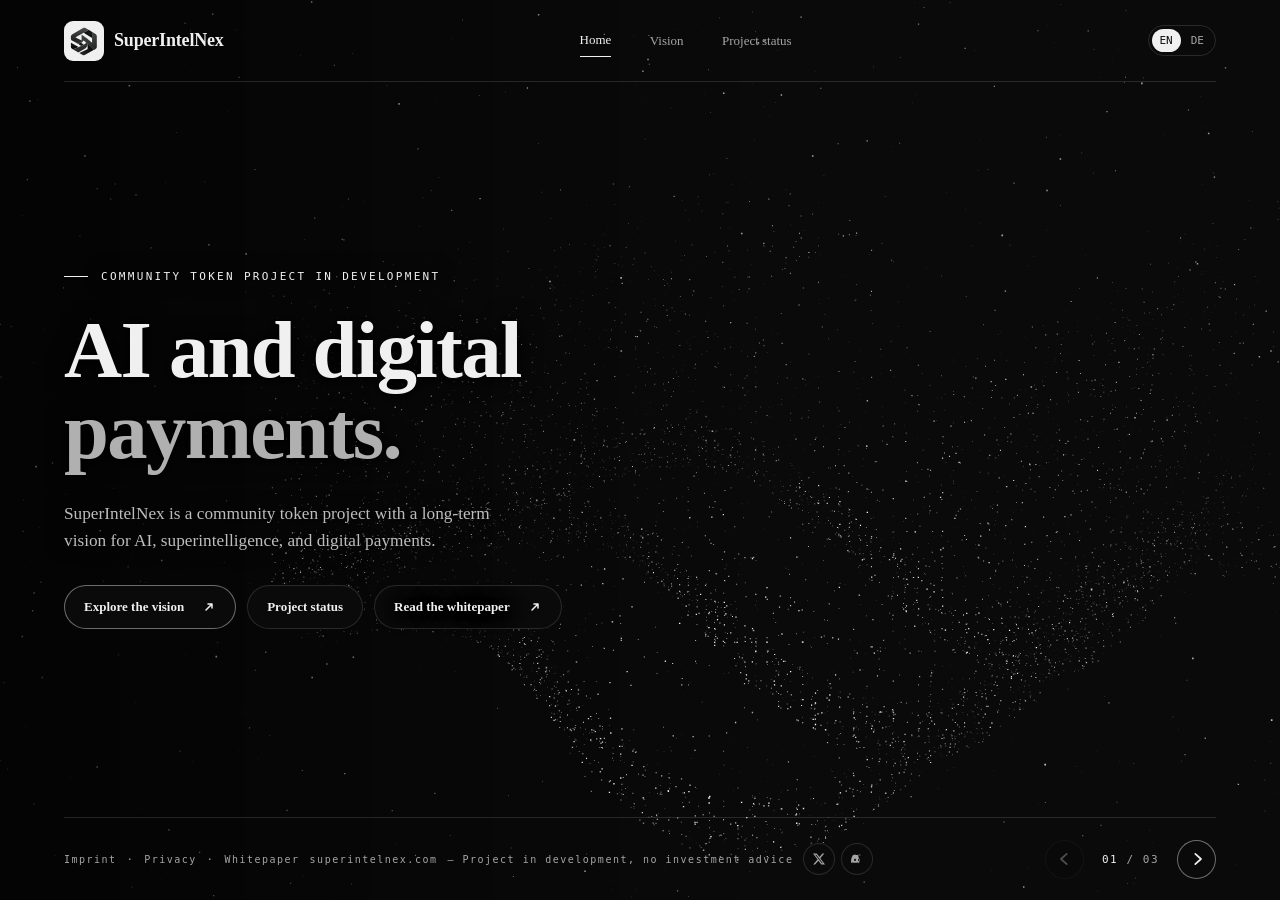
==== index.html @ c1264a70 "Merge agent tip: adopt Iowan serif stack on homepage (agent 9802b09/5682d3d); keep local trading-par" ====
<!doctype html>
<html lang="en">
<head>
<meta charset="utf-8">
<meta name="viewport" content="width=device-width, initial-scale=1">
<meta name="theme-color" content="#0A0A0A">
<meta name="description" content="SuperIntelNex is a community token project in development with a long-term vision for AI, superintelligence, and digital payments.">
<title data-de="SuperIntelNex">SuperIntelNex</title>
<link rel="icon" href="superintelnex-sn-anthrazit.svg" type="image/svg+xml">
<link rel="icon" href="icon-192.png" type="image/png" sizes="192x192">
<link rel="icon" href="icon-512.png" type="image/png" sizes="512x512">
<link rel="apple-touch-icon" href="apple-touch-icon.png">
<link rel="manifest" href="manifest.webmanifest">
<meta name="robots" content="index,follow">
<link rel="canonical" href="https://superintelnex.com/">
<meta property="og:type" content="website">
<meta property="og:url" content="https://superintelnex.com/">
<meta property="og:title" content="SuperIntelNex — Community-Token-Projekt im Aufbau">
<meta property="og:description" content="SuperIntelNex is a community token project in development with a long-term vision for AI, superintelligence, and digital payments.">
<meta property="og:image" content="https://superintelnex.com/og-image.png">
<meta property="og:image:width" content="1200">
<meta property="og:image:height" content="630">
<meta property="og:image:alt" content="SuperIntelNex — dark canvas of a particle ring around the intertwined SN symbol">
<meta property="og:site_name" content="SuperIntelNex">
<meta name="twitter:card" content="summary_large_image">
<meta name="twitter:site" content="@superintelnex">
<meta name="twitter:title" content="SuperIntelNex — Community-Token-Projekt im Aufbau">
<meta name="twitter:description" content="SuperIntelNex is a community token project in development with a long-term vision for AI, superintelligence, and digital payments.">
<meta name="twitter:image" content="https://superintelnex.com/og-image.png">
<style>
  :root{color-scheme:dark;--bg:#0A0A0A;--ink:#f0f0f0;--muted:#a5a5a5;--line:#ffffff21;--mono:ui-monospace,SFMono-Regular,Consolas,monospace;--serif:Georgia,"Times New Roman","Noto Serif",serif;--edge:clamp(20px,5vw,84px)}
  *{box-sizing:border-box}
  body{margin:0;background:var(--bg);color:var(--ink);font-family:var(--serif)}
  button,a{-webkit-tap-highlight-color:transparent}
  button{font:inherit;color:inherit;cursor:pointer}
  button:focus-visible,a:focus-visible{outline:2px solid var(--ink);outline-offset:5px}
  .site{min-height:100svh;display:grid;grid-template-columns:minmax(0,1fr);grid-template-rows:auto 1fr auto;isolation:isolate;position:relative;overflow:hidden}
  header,footer{display:flex;align-items:center;justify-content:space-between;gap:20px;margin-inline:var(--edge);position:relative;z-index:2}
  header{height:82px;border-bottom:1px solid var(--line)}
  .brand{display:flex;align-items:center;gap:10px;text-decoration:none;color:inherit;font-weight:600;font-size:18px;letter-spacing:-.01em;white-space:nowrap}
  .brand img{width:40px;height:40px;flex:none;background:var(--ink);border-radius:9px}
  nav{display:flex;gap:clamp(13px,3vw,42px);align-items:center}
  nav button{background:none;border:0;padding:12px 0;color:var(--muted);font-size:13px;white-space:nowrap}
  nav button:hover,nav button[aria-current]{color:var(--ink)}
  nav button[aria-current]::after{content:"";display:block;width:100%;height:1px;background:var(--ink);transform:translateY(8px)}
  .languages{display:flex;gap:2px;padding:3px;border:1px solid var(--line);border-radius:99px}
  .languages button{border:0;border-radius:99px;background:transparent;color:var(--muted);padding:5px 8px;font:11px var(--mono)}
  .languages button:hover{color:var(--ink)}
  .languages button[aria-pressed="true"]{color:var(--bg);background:var(--ink)}
  .secondary:hover,.arrow:hover:not(:disabled){border-color:#ffffff66;color:var(--ink)}
  main{position:relative;display:grid;align-items:center;min-height:555px}
  .art{position:fixed;inset:0;overflow:hidden;pointer-events:none;z-index:-1}
  canvas{display:block;width:100%;height:100%}
  .art::after{content:"";position:absolute;inset:0;background:linear-gradient(90deg,#0009,transparent 58%)}
  .content{position:relative;padding:70px var(--edge);max-width:100%}
  .scene{text-shadow:0 1px 8px #000,0 0 22px #000}
  .eyebrow{display:flex;align-items:center;gap:13px;margin:0 0 27px;font:11px var(--mono);letter-spacing:.21em;text-transform:uppercase;color:var(--ink)}
  .eyebrow::before{content:"";width:24px;height:1px;background:currentColor}
  h1,h2{margin:0;font-size:clamp(48px,7.3vw,120px);line-height:1.0;letter-spacing:-.02em;font-weight:600}
  .headline-accent{color:#b0b0b0}
  #start h1{font-size:clamp(39px,6.3vw,100px)}
  #status h2{font-size:clamp(43px,5.7vw,84px)}
  .desc{max-width:430px;color:#bdbdbd;font-size:clamp(15px,1.35vw,19px);line-height:1.6;margin:28px 0 0;text-wrap:pretty}
  .details{max-width:510px;display:grid;gap:0;margin:24px 0 0;background:#0A0A0Acc;border-top:1px solid var(--line)}
  .details div{display:grid;grid-template-columns:115px 1fr;gap:12px;padding:11px 0;border-bottom:1px solid var(--line)}
  .details dt{color:var(--ink);font-size:13px;font-weight:600;line-height:1.5}
  .details dd{margin:0;color:#bdbdbd;font-size:14px;line-height:1.5;text-wrap:pretty}
  .actions{display:flex;gap:11px;align-items:center;flex-wrap:wrap;margin-top:30px}
  .pill{display:inline-flex;align-items:center;gap:18px;border:1px solid transparent;border-radius:99px;padding:13px 19px;font-size:13px;font-weight:600;text-decoration:none;transition:background .2s,border-color .2s,color .2s;position:relative}
  .pill::before{content:"";position:absolute;inset:-5px}
  .pill-arrow{display:inline-flex}
  .pill-arrow svg{display:block}
  .primary{color:var(--ink);background:var(--bg);border-color:#ffffff66}
  .primary:hover{border-color:var(--ink)}
  .secondary{background:var(--bg);border-color:var(--line);color:var(--ink)}
  .scene.enter{animation:enter .55s cubic-bezier(.22,.7,.2,1) both}
  @keyframes enter{from{opacity:0;transform:translateY(14px)}to{opacity:1;transform:translateY(0)}}
  footer{min-height:83px;border-top:1px solid var(--line)}
  .caption{display:flex;align-items:center;gap:10px;color:var(--muted);font:10px var(--mono);letter-spacing:.15em}
  .brand{position:relative}
  .brand::before{content:"";position:absolute;inset:-17px}
  .legal-link{color:var(--muted);text-decoration:none;position:relative}
  .legal-link:hover{color:var(--ink)}
  .legal-link::before{content:"";position:absolute;inset:-17px}
  .caption-note{white-space:nowrap}
  .social-group{display:inline-flex;gap:6px;flex:none;align-items:center}
  .social{width:32px;height:32px;border-radius:50%;border:1px solid var(--line);background:var(--bg);color:var(--muted);display:inline-flex;align-items:center;justify-content:center;text-decoration:none;position:relative;transition:color .2s,border-color .2s}

  .social:hover{color:var(--ink);border-color:#ffffff66}
  .social::before{content:"";position:absolute;inset:-6px}
  .social svg{display:block}
  .languages button,.arrow,nav [data-go]{position:relative}
  .languages button::before{content:"";position:absolute;inset:-11px}
  .arrow::before{content:"";position:absolute;inset:-8px}
  nav [data-go]::before{content:"";position:absolute;inset:-6px}
  .pager{display:flex;align-items:center;gap:13px}
  .count{color:var(--muted);font:11px var(--mono);letter-spacing:.14em;min-width:67px;text-align:center}
  .count strong{color:var(--ink);font-weight:500}
  .arrow{width:39px;height:39px;border-radius:50%;border:1px solid var(--line);background:var(--bg);display:inline-flex;align-items:center;justify-content:center}
  .arrow.next{border-color:#ffffff66}
  .arrow.next:hover:not(:disabled){border-color:var(--ink)}
  .arrow:disabled{opacity:.3;cursor:default}
  @media(max-width:780px){
    header{height:69px}
    main{min-height:560px}
    h1,h2{font-size:clamp(55px,10vw,79px)}
  }
  @media(max-width:1080px){
    footer{flex-direction:column;align-items:stretch}
    .caption{flex-wrap:wrap;row-gap:4px}
    .pager{justify-content:flex-end}
  }
  @media(max-width:560px){
    header,footer{gap:10px}
    header{height:auto;min-height:94px;display:grid;grid-template-columns:1fr auto;align-content:center;row-gap:0}
    .brand{font-size:16px;gap:8px}.brand img{width:30px;height:30px;border-radius:7px}
    .languages{grid-column:2;grid-row:1}
    nav{grid-row:2;grid-column:1/-1;gap:24px}
    nav button{padding:9px 0;font-size:12px}
    nav button[aria-current]::after{transform:translateY(5px)}
    main{min-height:590px;align-items:end}
    .content{padding-top:155px;padding-bottom:43px}
    .art::after{background:linear-gradient(0deg,#0007,transparent 74%)}
    .eyebrow{margin-bottom:19px;font-size:10px}
    h1,h2{font-size:clamp(44px,12vw,63px)}
    #start h1{font-size:clamp(32px,9.8vw,53px)}
    .details div{grid-template-columns:1fr;gap:3px;padding:9px 0}
    .desc{margin-top:19px}
    .actions{margin-top:22px}
    .pill{padding:11px 14px;gap:10px}
    footer{min-height:67px}
    .caption{letter-spacing:.05em;font-size:9px;flex-wrap:wrap;row-gap:4px}
    .pager{gap:7px}.count{min-width:61px}
    .arrow{width:34px;height:34px}
  }
  @media(prefers-reduced-motion:reduce){*,*::before,*::after{animation-duration:.001ms!important;transition-duration:.001ms!important}}
</style>
</head>
<body>
<div class="site">
  <div class="art" aria-hidden="true"><canvas id="dust"></canvas></div>
  <header>
    <a class="brand" href="#start" aria-label="SuperIntelNex, home" data-de-label="SuperIntelNex, Startseite">
      <img src="superintelnex-sn-anthrazit.svg" width="40" height="40" alt="">
      SuperIntelNex
    </a>
    <nav aria-label="Main navigation" data-de-label="Hauptnavigation">
      <button type="button" data-go="0" aria-current="page" data-de="Start">Home</button>
      <button type="button" data-go="1">Vision</button>
      <button type="button" data-go="2" data-de="Projektstatus">Project status</button>
    </nav>
    <div class="languages" role="group" aria-label="Language" data-de-label="Sprache">
      <button type="button" lang="en" data-lang="en" aria-label="English" aria-pressed="true">EN</button>
      <button type="button" lang="de" data-lang="de" aria-label="Deutsch" aria-pressed="false">DE</button>
    </div>
  </header>
  <main>
    <div class="content">
      <section class="scene" id="start" aria-labelledby="title-1">
        <p class="eyebrow" data-de="Community-Token-Projekt im Aufbau">Community token project in development</p>
        <h1 id="title-1"><span data-de="KI und digitale">AI and digital</span><br><span class="headline-accent" data-de="Zahlungen.">payments.</span></h1>
        <p class="desc" data-de="SuperIntelNex ist ein Community-Token-Projekt mit einer langfristigen Vision für KI, Superintelligenz und digitale Zahlungen.">SuperIntelNex is a community token project with a long-term vision for AI, superintelligence, and digital payments.</p>
        <div class="actions">
          <button class="pill primary" type="button" data-go="1"><span data-de="Vision entdecken">Explore the vision</span> <span class="pill-arrow" aria-hidden="true"><svg width="14" height="14" viewBox="0 0 14 14" fill="none"><path d="M4 10L10 4M10 4H6M10 4V8" stroke="currentColor" stroke-width="1.5" stroke-linecap="round" stroke-linejoin="round"/></svg></span></button>
          <button class="pill secondary" type="button" data-go="2" data-de="Projektstatus">Project status</button>
          <a class="pill secondary" href="whitepaper.html"><span data-de="Whitepaper lesen">Read the whitepaper</span> <span class="pill-arrow" aria-hidden="true"><svg width="14" height="14" viewBox="0 0 14 14" fill="none"><path d="M4 10L10 4M10 4H6M10 4V8" stroke="currentColor" stroke-width="1.5" stroke-linecap="round" stroke-linejoin="round"/></svg></span></a>
        </div>
      </section>
      <section class="scene" id="vision" aria-labelledby="title-2" hidden>
        <p class="eyebrow" data-de="02 / Die Vision">02 / The vision</p>
        <h2 id="title-2"><span data-de="Was wir">What we</span><br><span class="headline-accent" data-de="vorhaben.">plan to build.</span></h2>
        <dl class="details">
          <div><dt data-de="Übertragen">Transfers</dt><dd data-de="Wir planen Übertragungen zwischen Wallets.">We plan to support transfers between wallets.</dd></div>
          <div><dt data-de="Handeln">Trading</dt><dd data-de="Später soll der Token auf unterstützten Plattformen handelbar sein.">We aim to make the token tradable on supported platforms at a later stage.</dd></div>
          <div><dt data-de="Bezahlen und KI">Payments and AI</dt><dd data-de="Zahlungen bei teilnehmenden Anbietern sind vorgesehen. Händlerakzeptanz und KI-Anwendungen sind langfristige Ziele.">We plan to enable payments with participating providers. Merchant adoption and AI applications are long-term goals.</dd></div>
        </dl>
        <div class="actions">
          <button class="pill primary" type="button" data-go="2"><span data-de="Projektstatus ansehen">See project status</span> <span class="pill-arrow" aria-hidden="true"><svg width="14" height="14" viewBox="0 0 14 14" fill="none"><path d="M4 10L10 4M10 4H6M10 4V8" stroke="currentColor" stroke-width="1.5" stroke-linecap="round" stroke-linejoin="round"/></svg></span></button>
        </div>
      </section>
      <section class="scene" id="status" aria-labelledby="title-3" hidden>
        <p class="eyebrow" data-de="03 / Projektstatus">03 / Project status</p>
        <h2 id="title-3" data-de="Im Aufbau.">In development.</h2>
        <dl class="details">
          <div><dt data-de="Devnet-Prototyp">Devnet prototype</dt><dd data-de="Test-Token (SIN) auf Solana Devnet, erstellt am 09.11.2026 (100 Mrd. Stück, 5 Dezimalstellen) — reiner Testwert: kein echtes Geld, keine Anlage, kein Verkauf.">Test token (SIN) on Solana Devnet, created 09 Nov 2026 (100B pieces, 5 decimals) — test value only: no real money, no investment, no sale.</dd></div>
          <div><dt data-de="Mainnet">Mainnet</dt><dd data-de="Noch nicht veröffentlicht. Geplante Verteilung 81/10/5/4 (Community / Liquidität / Gründer / Marketing); Prüfung der Rechtslage und des Emissionsverfahrens läuft.">Not yet launched. Planned allocation 81/10/5/4 (community / liquidity / founder / marketing); legal framework and issuance process under review.</dd></div>
          <div><dt data-de="Projektangaben">Project details</dt><dd data-de="Partnerschaften, Audits und Teamangaben sind bisher nicht bestätigt. Offiziell: X @superintelnex + Discord (Links im Footer).">Partnerships, audits, and team details are unconfirmed. Official: X @superintelnex + Discord (links in footer).</dd></div>
        </dl>
        <div class="actions">
          <a class="pill secondary" href="whitepaper.html"><span data-de="Whitepaper lesen">Read the whitepaper</span> <span class="pill-arrow" aria-hidden="true"><svg width="14" height="14" viewBox="0 0 14 14" fill="none"><path d="M4 10L10 4M10 4H6M10 4V8" stroke="currentColor" stroke-width="1.5" stroke-linecap="round" stroke-linejoin="round"/></svg></span></a>
          <button class="pill secondary" type="button" data-go="0"><span data-de="Zur Startseite">Back to home</span> <span class="pill-arrow" aria-hidden="true"><svg width="14" height="14" viewBox="0 0 14 14" fill="none"><path d="M10 10L4 4M4 4H8M4 4V8" stroke="currentColor" stroke-width="1.5" stroke-linecap="round" stroke-linejoin="round"/></svg></span></button>
        </div>
      </section>
    </div>
  </main>
  <footer>
    <div class="caption"><a class="legal-link" href="impressum.html" data-de="Impressum">Imprint</a><span aria-hidden="true">·</span><a class="legal-link" href="datenschutz.html" data-de="Datenschutz">Privacy</a><span aria-hidden="true">·</span><a class="legal-link" href="whitepaper.html" data-de="Whitepaper">Whitepaper</a><span class="caption-domain">superintelnex.com</span><span class="caption-note" data-de="— Projekt im Aufbau, keine Anlageberatung">— Project in development, no investment advice</span><span class="social-group" aria-label="Social links" data-de-label="Social-Links"><a class="social" href="https://x.com/superintelnex" target="_blank" rel="noopener" aria-label="SuperIntelNex on X" data-de-label="SuperIntelNex bei X"><svg width="12" height="12" viewBox="0 0 24 24" fill="currentColor" aria-hidden="true"><path d="M18.901 1.153h3.68l-8.04 9.197L24 22.846h-7.406l-5.8-7.584-6.638 7.584H.47l8.59-9.832L0 1.154h7.594l5.263 6.912zM17.627 20.643h2.04L6.49 3.328H4.3z"/></svg></a><a class="social" href="https://discord.gg/5QVBqHSWXn" target="_blank" rel="noopener" aria-label="SuperIntelNex on Discord" data-de-label="SuperIntelNex bei Discord"><svg width="12" height="12" viewBox="0 0 24 24" fill="currentColor" aria-hidden="true"><path d="M20.317 4.37a19.74 19.74 0 0 0-4.81-1.55.07.07 0 0 0-.08.04c-.21.37-.44.86-.61 1.25-1.85-.28-3.69-.28-5.54 0-.17-.4-.4-.88-.62-1.25a.08.08 0 0 0-.08-.04c-1.69.31-3.36.88-4.81 1.55a.07.07 0 0 0-.03.03C.53 9.35-.12 14.19.14 18.93c0 .02.01.04.03.05.85.63 1.75 1.15 2.68 1.55a.07.07 0 0 0 .08-.02c.21-.31.4-.64.56-.97a.07.07 0 0 0-.04-.1c-.65-.25-1.26-.55-1.86-.9a.07.07 0 0 1-.01-.12c.16-.12.32-.24.47-.37a.07.07 0 0 1 .08-.01c1.98 1.11 4.08 1.69 6.28 1.69 2.19 0 4.29-.58 6.27-1.69a.07.07 0 0 1 .08.01c.15.13.31.25.47.37a.07.07 0 0 1-.01.12c-.6.35-1.21.65-1.86.9a.07.07 0 0 0-.04.1c.17.33.35.66.56.97a.07.07 0 0 0 .08.03c.93-.4 1.83-.93 2.68-1.56a.08.08 0 0 0 .03-.05c.26-4.74-.39-9.58-2.99-14.53a.06.06 0 0 0-.02-.03zM8.02 16.04c-1.04 0-1.9-1.02-1.9-2.28 0-1.26.85-2.29 1.9-2.29 1.05 0 1.91 1.03 1.9 2.29 0 1.26-.85 2.28-1.9 2.28zm7.97 0c-1.05 0-1.9-1.02-1.9-2.28 0-1.26.85-2.29 1.9-2.29 1.05 0 1.9 1.03 1.9 2.29 0 1.26-.85 2.28-1.9 2.28z"/></svg></a></span></div>
    <div class="pager" role="group" aria-label="Section navigation" data-de-label="Bereich wechseln">
      <button type="button" class="arrow" id="prev" aria-label="Previous section" data-de-label="Vorheriger Bereich" disabled><svg width="16" height="16" viewBox="0 0 14 14" fill="none" aria-hidden="true"><path d="M8.5 2.5L3.5 7L8.5 11.5" stroke="currentColor" stroke-width="1.5" stroke-linecap="round" stroke-linejoin="round"/></svg></button>
      <span class="count" role="status" aria-label="Current section" data-de-label="Aktueller Bereich"><strong id="current">01</strong> / 03</span>
      <button type="button" class="arrow next" id="next" aria-label="Next section" data-de-label="Nächster Bereich"><svg width="16" height="16" viewBox="0 0 14 14" fill="none" aria-hidden="true"><path d="M5.5 2.5L10.5 7L5.5 11.5" stroke="currentColor" stroke-width="1.5" stroke-linecap="round" stroke-linejoin="round"/></svg></button>
    </div>
  </footer>
</div>
<script>
(() => {
  'use strict';
  const site = document.querySelector('.site');
  const canvas = document.querySelector('#dust');
  const ctx = canvas.getContext('2d', { alpha: true });
  const scenes = [...document.querySelectorAll('.scene')];
  const nav = [...document.querySelectorAll('nav [data-go]')];
  const prev = document.querySelector('#prev');
  const next = document.querySelector('#next');
  const preference = matchMedia('(prefers-reduced-motion: reduce)');
  const languageButtons = [...document.querySelectorAll('[data-lang]')];
  const translatedText = [...document.querySelectorAll('[data-de]')].map(element => ({
    element, english: element.textContent, german: element.dataset.de
  }));
  const translatedLabels = [...document.querySelectorAll('[data-de-label]')].map(element => ({
    element, english: element.getAttribute('aria-label'), german: element.dataset.deLabel
  }));
  const languageKey = 'superintelnex-language';
  let language = 'en';
  const shapeIntervalMs = 7000;
  const shapeTransitionSeconds = 3.6;
  const shapeOrder = [
    'galaxy', 'star', 'dna', 'network', 'token', 'wave', 'nebula', 'sphere',
    'vortex', 'knot', 'circuit', 'ekg', 'constellation', 'orbit',
    'wormhole', 'eye', 'mobius', 'comet', 'crystal', 'butterfly',
    'jellyfish', 'aurora', 'hourglass', 'binary', 'supernova',
    'candlesticks', 'orderbook', 'depth-chart', 'volume-profile', 'bollinger',
    'triangle', 'double-bottom', 'fibonacci-fan', 'trade-ticker', 'portfolio-rings'
  ];
  let active = 0, running = !preference.matches, frame = 0, time = 0, last = null;
  let shapeQueue = [];
  let shape = nextShape(), shapeAgeMs = 0;
  let width = 0, height = 0, cx = 0, cy = 0, scale = 0, count = 0, skyCount = 0;
  const pointer = {x:0, y:0, targetX:0, targetY:0, inside:false, strength:0};
  let morph = 1, from = null;
  const tau = Math.PI * 2, total = 7400;
  const coords = new Float32Array(total * 3);
  let seed = 349112;
  function random() {
    seed = (Math.imul(1664525, seed) + 1013904223) >>> 0;
    return seed / 4294967296;
  }
  const candleBars = [
    [.38,.20,.10,.49], [.22,.32,.13,.40], [.34,.08,-.03,.42], [.10,-.13,-.24,.21],
    [-.12,.02,-.21,.16], [.04,.19,-.04,.28], [.18,-.05,-.14,.27], [-.03,-.29,-.39,.08],
    [-.27,-.46,-.57,-.15], [-.44,-.32,-.54,-.22], [-.34,-.56,-.68,-.25]
  ];
  const orderSteps = [0,.20,.34,.44,.63,.76,1];
  const depthLevels = [.02,.10,.21,.29,.43,.53,.67,.73,.84];
  const volumeBars = [.23,.35,.53,.74,1.04,1.42,1.82,1.55,1.22,.91,.67,.49,.29,.20];
  const doubleBottomPath = [
    [-1.04,-.47],[-.91,-.29],[-.80,-.34],[-.69,.02],[-.53,.40],[-.42,.52],
    [-.32,.43],[-.24,.19],[-.10,-.10],[.00,-.23],[.10,-.10],[.22,.19],
    [.33,.44],[.44,.53],[.55,.42],[.63,.16],[.76,-.19],[.86,-.16],[1.04,-.54]
  ];
  const fanRatios = [0,.236,.382,.50,.618,.786,1];
  const portfolioCuts = [0,.18,.51,.78,1];
  function tracePoint(path, progress) {
    const position = progress * (path.length - 1);
    const segment = Math.floor(position);
    const fraction = position - segment;
    const start = path[segment], end = path[segment + 1];
    return [start[0] + (end[0] - start[0]) * fraction, start[1] + (end[1] - start[1]) * fraction];
  }
  function bandCenter(x) {
    return .19 * Math.sin(x * 5.7) - x * .21 + .052 * Math.sin(x * 13);
  }
  const starCorners = Array.from({length:10}, (_, index) => {
    const angle = index * tau / 10 - Math.PI / 2;
    const radius = index % 2 === 0 ? 1 : .43;
    return [radius * Math.cos(angle), radius * Math.sin(angle)];
  });
  // Constellation: 12 anchor stars, connected by faint traces.
  const constNodes = [
    [-1.08,.62],[-.52,.82],[.12,.70],[.64,.92],[1.05,.48],[.42,.08],
    [-.06,.12],[-.66,-.12],[.86,-.38],[.02,-.58],[-.98,-.62],[.30,-.92]
  ];
  const constLinks = [
    [0,1],[1,2],[1,6],[2,3],[2,5],[3,4],[4,8],[5,8],[5,9],[6,7],[6,9],[9,10],[9,11]
  ];
  // Torus knot (2,3) parameters.
  const knotP = 2, knotQ = 3, knotRadius = .72;
  const crystalRing = Array.from({length:6}, (_, i) => {
    const angle = i * tau / 6 + Math.PI / 6;
    return [Math.cos(angle), Math.sin(angle)];
  });
  // One ECG beat spans ekgPeriod units of x: P wave, Q dip, R spike, T wave.
  const ekgPeriod = 1.3;
  function ekgY(x) {
    const p = ((x % ekgPeriod) + ekgPeriod) % ekgPeriod;
    return .10 * Math.exp(-((p - .35) ** 2) / .008)
         - .12 * Math.exp(-((p - .68) ** 2) / .004)
         + .62 * Math.exp(-((p - .76) ** 2) / .0028)
         + .16 * Math.exp(-((p - 1.02) ** 2) / .018);
  }
  const networkNodes = [
    [-1.15,-.16,.16], [-.86,-.59,-.20], [-.59,.14,-.09], [-.93,.56,.19],
    [-.35,.64,-.04], [-.36,-.32,.33], [-.12,-.70,-.13], [.02,.05,.25],
    [.26,.61,-.20], [.38,-.38,-.08], [.70,.07,.30], [.90,-.62,.16],
    [1.12,-.13,-.12], [.93,.55,.08]
  ];
  const networkEdges = [
    [0,1],[0,2],[0,3],[1,2],[1,5],[1,6],[2,3],[2,4],[2,5],[2,7],
    [3,4],[4,7],[4,8],[5,6],[5,7],[5,9],[6,9],[7,8],[7,9],[7,10],
    [8,10],[8,13],[9,10],[9,11],[10,11],[10,12],[10,13],[11,12],[12,13]
  ];
  // Rasterize the ribbon paths from the supplied SN logo into a small particle mask.
  const tokenPaths = [
    "M222 685L454 817L318 878Q284 894 263 881C232 864 217 842 217 811V690Q217 681 222 685Z",
    "M740 707L941 905L664 1061C638 1077 611 1079 586 1065L479 1006Q474 1003 480 1001L732 885Q740 881 740 873Z",
    "M615 368L880 534L883 345L796 292C778 282 762 285 744 297Z",
    "M449 721L609 606L620 612L542 678L621 745L605 753L540 780Z",
    "M598 220C622 205 648 204 674 219L795 291C777 283 762 286 744 298L364 507Q357 511 364 515L552 614L608 607L449 722L263 622C233 605 215 580 215 548V494C215 460 233 432 264 412Z",
    "M263 881C282 891 297 887 318 878L605 753Q620 747 632 737L699 679L740 717V766C724 792 705 823 686 844Q678 853 663 862L459 983Q449 990 438 983Z",
    "M559 428C670 499 779 583 880 681V349Q879 340 886 345L990 408C1016 424 1029 448 1029 479V811C1029 842 1015 866 989 881L941 906L620 613Q612 605 607 609L552 650V432Q552 423 559 428Z"
  ];
  const tokenMaskSize = 144;
  const tokenMask = document.createElement('canvas');
  tokenMask.width = tokenMask.height = tokenMaskSize;
  const tokenContext = tokenMask.getContext('2d');
  const tokenCells = [];
  if (tokenContext && typeof Path2D === 'function') {
    const ratio = tokenMaskSize / 1254;
    tokenContext.scale(ratio, ratio);
    for (const path of tokenPaths) tokenContext.fill(new Path2D(path));
    const pixels = tokenContext.getImageData(0, 0, tokenMaskSize, tokenMaskSize).data;
    for (let row = 0; row < tokenMaskSize; row++) {
      for (let col = 0; col < tokenMaskSize; col++) {
        if (pixels[(row * tokenMaskSize + col) * 4 + 3] > 128) tokenCells.push([col, row]);
      }
    }
  }
  // Each particle keeps its identity as the field morphs between shapes.
  const points = Array.from({length: total}, (_, i) => {
    const a = random() * tau, b = random() * tau, c = random(), d = random(), e = random();
    const scatter = c > .93, spread = scatter ? 1.12 + d * 1.4 : Math.sqrt(d);
    const sector = Math.floor(i / 4) % starCorners.length;
    const [starX, starY] = starCorners[sector];
    const [nextX, nextY] = starCorners[(sector + 1) % starCorners.length];
    const starRadius = i % 4 === 0 ? .985 + d * .018 : Math.sqrt(c);
    const star = [
      (starX + (nextX - starX) * e) * starRadius,
      (starY + (nextY - starY) * e) * starRadius,
      Math.sin(b) * .025
    ];
    const x = (a / tau - .5) * 2.38;
    const wave = [x, .31 * Math.sin(x * 2.9) + Math.cos(b) * spread * .15, Math.sin(b) * spread * .31 + .14 * Math.sin(x * 4)];
    const isRung = i % 5 === 0 || i % 5 === 1;
    const dnaY = isRung ? (i % 23 / 22 - .5) * 2 : (a / tau - .5) * 2.10;
    const turn = dnaY * 5.2;
    const strand = isRung ? 2 * d - 1 : i % 2 === 0 ? -1 : 1;
    const thickness = (isRung ? .011 : .045) * spread;
    const dna = [
      .43 * strand * Math.cos(turn) + Math.cos(b) * thickness,
      dnaY + (e - .5) * thickness * 2,
      .43 * strand * Math.sin(turn) + Math.sin(b) * thickness
    ];
    const edge = networkEdges[i % networkEdges.length];
    const startNode = networkNodes[i % 4 === 0 ? Math.floor(i / 4) % networkNodes.length : edge[0]];
    const endNode = i % 4 === 0 ? startNode : networkNodes[edge[1]];
    const networkSpread = (startNode === endNode ? .075 : .021) * spread;
    const network = [
      startNode[0] + (endNode[0] - startNode[0]) * c + Math.cos(b) * networkSpread,
      startNode[1] + (endNode[1] - startNode[1]) * c + Math.sin(b) * networkSpread,
      startNode[2] + (endNode[2] - startNode[2]) * c + (e - .5) * networkSpread
    ];
    const rimRadius = (i % 5 === 0 ? .87 : .92) + (d - .5) * .024;
    const token = [rimRadius * Math.cos(a), rimRadius * Math.sin(a), (e - .5) * .10];
    if (i % 5 > 1 && tokenCells.length) {
      const [col, row] = tokenCells[Math.floor(c * tokenCells.length)];
      token[0] = ((col + d) / tokenMaskSize - .5) * 1.84;
      token[1] = ((row + e) / tokenMaskSize - .512) * 1.84;
      token[2] = .078 + Math.sin(b) * .018;
    }
    const galaxyRadius = 1.38 * Math.pow(c, 1.42);
    const armAngle = i % 3 * tau / 3 + 4.7 * galaxyRadius;
    const armWidth = .19 + galaxyRadius * .20;
    const galaxyAngle = i % 7 === 0 ? a : armAngle + (d - .5) * 2 * armWidth;
    const galaxyDepth = Math.sin(b) * (.02 + .18 * Math.exp(-galaxyRadius * 4)) * spread;
    const galaxy = [galaxyRadius * Math.cos(galaxyAngle), galaxyRadius * Math.sin(galaxyAngle), galaxyDepth];
    const nebulaX = (c - .5) * 2.48;
    const cloudWidth = .11 + .33 * Math.pow(Math.cos(nebulaX * 2.7 + .6), 2);
    const nebulaY = .38 * Math.sin(nebulaX * 2.6) + Math.cos(b) * cloudWidth * spread;
    const nebula = [nebulaX, nebulaY, Math.sin(b) * cloudWidth * spread];
    const latitude = 2 * c - 1;
    const sphereRadius = .78 + .16 * d;
    const equator = sphereRadius * Math.sqrt(1 - latitude * latitude);
    const sphere = [equator * Math.cos(a), sphereRadius * latitude, equator * Math.sin(a)];
    // Vortex: steep funnel spiral, differential rotation per frame.
    const vortexDepth = e;
    const vortexRadius = .10 + 1.2 * Math.pow(vortexDepth, .85);
    const vortexTheta = vortexDepth * 7.5 + (i % 3) * (tau / 3) + (d - .5) * .5;
    const vortex = [
      vortexRadius * Math.cos(vortexTheta),
      .95 - vortexDepth * 1.9 + (d - .5) * .12,
      vortexRadius * Math.sin(vortexTheta) * .5
    ];
    // Torus knot (2,3).
    const knotT = (i / total) * tau + (d - .5) * .12;
    const knotRim = knotRadius + .30 * Math.cos(3 * knotT);
    const knot = [
      knotRim * Math.cos(knotP * knotT) * .95 + Math.cos(b) * .045 * spread,
      .30 * Math.sin(knotQ * knotT) + (e - .5) * .1,
      knotRim * Math.sin(knotP * knotT) * .62
    ];
    // Circuit: Manhattan traces with brighter junctions.
    const cLane = i % 8;
    const cH = cLane < 4;
    const cOffset = ((cLane % 4) - 1.5) * .62;
    const cAlong = c * 2.6 - 1.3;
    const cJunction = i % 16 === 0;
    const circuit = cH
      ? [cJunction ? cOffset : cAlong, cJunction ? cAlong : cOffset, cJunction ? .22 : (cLane - 2) * .045]
      : [cJunction ? cOffset : cAlong, cJunction ? cAlong : cOffset, cJunction ? .22 : (cLane - 6) * .045];
    // ECG: scrolling heart-signal trace.
    const ekgX = (c - .5) * 2.6;
    const ekg = [ekgX, ekgY(ekgX) + (d - .5) * .05 * spread, (e - .5) * .05];
    // Constellation: bright anchor stars linked by faint traces.
    const isConstNode = i % 14 === 0;
    let constPos;
    if (isConstNode) {
      const cv = constNodes[(i / 14 | 0) % constNodes.length];
      constPos = [cv[0] + Math.cos(b) * .012, cv[1] + Math.sin(b) * .012, .3];
    } else {
      const link = constLinks[i % constLinks.length];
      const tA = constNodes[link[0]], tB = constNodes[link[1]];
      constPos = [
        tA[0] + (tB[0] - tA[0]) * c + Math.cos(b) * .014 * spread,
        tA[1] + (tB[1] - tA[1]) * c + Math.sin(b) * .014 * spread,
        .06
      ];
    }
    const constellation = constPos;
    // Orbit: small core planet with three tilted rings.
    let orbitPos;
    if (i % 5 < 2) {
      const cr = .34 + .14 * d;
      const cLat = 2 * c - 1;
      const cEq = cr * Math.sqrt(1 - cLat * cLat);
      orbitPos = [cEq * Math.cos(a), cr * cLat * .9, cEq * Math.sin(a) * .9];
    } else {
      const ringR = knotRadius + ((i - 1) % 3) * .22 + (d - .5) * .03;
      const rr = ringR * Math.cos(a);
      const rz = ringR * Math.sin(a);
      orbitPos = [rr, rz * .44 + (e - .5) * .03, rz];
    }
    const orbit = orbitPos;
    // Wurmloch: feine Gewinde und Ringe auf zwei zur Mitte verengten Trichtern.
    const ring = i % 4 === 0;
    const tunnelLane = ring ? Math.floor(i / 4) : i;
    const tunnelDepth = ring ? (tunnelLane % 11 + .45 * c) / 11 : c;
    const tunnelAngle = ring ? a : (i % 9) * tau / 9 + 4.6 * tunnelDepth + (d - .5) * .25;
    const tunnelRadius = .10 + .53 * tunnelDepth ** 1.68 + (e - .5) * .025;
    const tunnelSide = tunnelLane % 2 === 0 ? -1 : 1;
    const wormhole = [tunnelSide * 1.1 * tunnelDepth,
      Math.cos(tunnelAngle) * tunnelRadius, Math.sin(tunnelAngle) * tunnelRadius];

    // KI-Auge: doppelte Lidlinie, unterbrochener Irisrand und radiale Fasern.
    let eye;
    if (i % 5 < 2) {
      const lid = (i % 5 === 0 ? -1 : 1) * .53 * Math.sin(Math.PI * c) ** .84;
      const rim = i % 13 < 3 ? 1.13 : 1;
      eye = [(2 * c - 1) * 1.20, lid * rim + (d - .5) * .042, .10 + (e - .5) * .09];
    } else {
      const irisRadius = i % 7 === 0 ? .402 + (d - .5) * .026 : .137 + .254 * c;
      const irisAngle = i % 7 === 0 ? a : (i % 53) * tau / 53 + (d - .5) * .047 + irisRadius * 1.5;
      eye = [Math.cos(irisAngle) * irisRadius, Math.sin(irisAngle) * irisRadius,
        .13 + .25 * (1 - irisRadius) + (e - .5) * .045];
    }

    // Möbiusband: gestreifte Fläche mit durchgehenden, einmal verdrehten Kanten.
    const band = i % 5;
    const across = band < 2 ? (band === 0 ? -.31 : .31) + (d - .5) * .018
      : ((i % 9) - 4) * .069 + (d - .5) * .038;
    const bandRadius = .79 + across * Math.cos(a * .5);
    const mobius = [Math.cos(a) * bandRadius, Math.sin(a) * bandRadius, across * Math.sin(a * .5)];

    // Komet: kompakter Kopf, schmale Fäden und ein aufgefächerter Staubschweif.
    let comet;
    if (i % 5 === 0) {
      const head = .21 * c ** .73;
      comet = [.66 + Math.cos(a) * head, -.17 + Math.sin(a) * head, Math.sin(b) * head * .8];
    } else {
      const tailWidth = .023 + .34 * c ** 1.36;
      const filament = i % 3 === 0 ? (i % 7 - 3) / 3 + (d - .5) * .18 : Math.sin(b) * Math.sqrt(d);
      comet = [.66 - 1.94 * c, -.17 + .49 * c * c + filament * tailWidth,
        Math.cos(b) * tailWidth * .56];
    }

    // Kristall: sechs Facetten, scharfe Längskanten und zwei kleine Splitter.
    const face = Math.floor(a * 6 / tau);
    const faceStart = crystalRing[face], faceEnd = crystalRing[(face + 1) % 6];
    const faceWidth = i % 5 < 2 ? .021 * d : d;
    const crystalY = i % 11 === 0 ? (i % 2 ? -.51 : .51) : 2.06 * (c - .5);
    const facetRadius = .57 * Math.min(1, (1.04 - Math.abs(crystalY)) / .53);
    const shard = i % 10;
    const shardScale = shard < 2 ? .33 : 1;
    const shardX = shard === 0 ? -.90 : shard === 1 ? .82 : 0;
    const crystal = [
      shardX + shardScale * facetRadius * (faceStart[0] + faceWidth * (faceEnd[0] - faceStart[0])),
      crystalY * shardScale + (shard === 0 ? .26 : shard === 1 ? -.23 : 0),
      shardScale * facetRadius * (faceStart[1] + faceWidth * (faceEnd[1] - faceStart[1]))
    ];

    // Schmetterlingsnebel: asymmetrische Flügelpaare, Staubadern und heller Kern.
    let butterfly;
    if (i % 9 === 0) {
      butterfly = [Math.cos(b) * .072 * Math.sqrt(d), (c - .5) * .62, Math.sin(b) * .088];
    } else {
      const upper = i % 4 < 2;
      const wingSide = i % 2 ? -1 : 1;
      const wingWidth = Math.sin(Math.PI * c) ** .79;
      const vein = i % 3 === 0 ? ((i % 7) / 3 - 1) + (d - .5) * .07 : 2 * d - 1;
      const wingY = upper ? -.08 - .64 * c : .14 + .36 * c;
      butterfly = [wingSide * (.06 + (upper ? 1.14 : .84) * c),
        wingY + vein * wingWidth * (upper ? .34 : .32),
        Math.sin(b) * (.035 + .17 * wingWidth) * Math.sqrt(e)];
    }

    // Jellyfish: radial ribs on the bell, inner mantle and staggered tentacles.
    let jellyfish;
    if (i % 10 < 6) {
      const rim = i % 7 === 0;
      const arch = rim ? 1.57 - .07 * c : Math.asin(Math.sqrt(c));
      const rib = i % 4 === 0 ? (i % 29) * tau / 29 + (d - .5) * .06 : a;
      const bellRadius = (.69 + (e - .5) * .045) * Math.sin(arch);
      jellyfish = [Math.cos(rib) * bellRadius, -.24 - .53 * Math.cos(arch),
        Math.sin(rib) * bellRadius * .71];
    } else {
      const lane = i % 11 / 10 - .5;
      const length = .61 + .54 * (1 - 1.6 * Math.abs(lane)) + .09 * Math.sin(lane * 18);
      jellyfish = [lane * (1.19 - .09 * c) + Math.sin(b) * .016,
        -.22 + c * length, (d - .5) * .09 + .13 * Math.cos(lane * tau)];
    }

    // Aurora: three folded curtains with luminous edges and vertical striations.
    const curtain = i % 3;
    const pleat = i % 5 < 2 ? (Math.floor(c * 88) + .22 * e) / 88 : c;
    const curtainX = (pleat - .5) * 2.28;
    const curtainHeight = i % 9 < 3 ? .12 * d : .79 * d ** 1.7;
    const aurora = [curtainX, .24 + curtain * .16 + .20 * Math.sin(curtainX * 3 + curtain)
      - curtainHeight, .24 * (curtain - 1) + .26 * Math.sin(curtainX * 3.9 + curtain) + (e - .5) * .06];

    // Hourglass: two glass chambers, circular lips, piles and the falling stream.
    const glassLane = i % 10;
    let hourglass;
    if (glassLane < 6) {
      const glassY = glassLane === 0 ? (i % 20 === 0 ? -.88 : .88) + (d - .5) * .023 : (2 * c - 1) * .88;
      const glassRadius = .087 + .54 * Math.sin(Math.abs(glassY) / .88 * Math.PI / 2) ** 1.7;
      hourglass = [Math.cos(a) * glassRadius, glassY, Math.sin(a) * glassRadius * .66];
    } else if (glassLane < 9) {
      const sandRadius = .52 * Math.sqrt(c);
      hourglass = [Math.cos(a) * sandRadius, 0, Math.sin(a) * sandRadius * .66];
    } else {
      hourglass = [(e - .5) * .048, c, (d - .5) * .046];
    }

    // Binary system: unequal stellar cores, a bridge and diffuse outer arcs.
    const binaryLane = i % 10;
    let binary;
    if (binaryLane < 5) {
      const primary = binaryLane < 3;
      const starRadius = (primary ? .28 : .21) * c ** .65;
      binary = [(primary ? -.61 : .61) + Math.cos(a) * starRadius, Math.sin(a) * starRadius,
        Math.sin(b) * starRadius * .82];
    } else if (binaryLane < 8) {
      const bridge = (c - .5) * 1.19;
      binary = [bridge, .18 * Math.sin(bridge * 5.25) + (d - .5) * .11,
        .15 * Math.cos(bridge * 4.5) + (e - .5) * .10];
    } else {
      const orbitRadius = .88 + .27 * d;
      binary = [Math.cos(a) * orbitRadius, Math.sin(a) * orbitRadius * .47,
        Math.sin(a) * orbitRadius * .53 + (e - .5) * .075];
    }

    // Supernova: a stellar core, braided shock fronts and faint radial ejecta.
    const burstLane = i % 12;
    const rayAngle = (i % 73) * tau / 73 + (d - .5) * .12;
    const burstAngle = burstLane < 7 ? a : rayAngle;
    const burstRadius = burstLane < 2 ? .19 * Math.sqrt(c)
      : burstLane < 7 ? .56 + (burstLane - 2) * .105 + (d - .5) * .045 : .27 + .77 * c;
    const corrugation = 1 + .08 * Math.sin(burstAngle * 11 + c * 6);
    const supernova = [Math.cos(burstAngle) * burstRadius * corrugation,
      Math.sin(burstAngle) * burstRadius * corrugation * .78,
      Math.sin(b) * burstRadius * .35];

    const lane = i % 10;
    const noise = (d - .5) * .022;
    const chartZ = (e - .5) * .045;

    // Candlesticks: hollow and filled bodies, fine wicks, and volume at the baseline.
    const candleIndex = Math.floor(i / 10) % candleBars.length;
    const candleX = -.99 + candleIndex * .198;
    const [open, close, high, low] = candleBars[candleIndex];
    const top = Math.min(open, close), bottom = Math.max(open, close);
    const bodyX = lane < 2 ? (lane === 0 ? -.057 : .057) + noise : (d - .5) * .114;
    let candlesticks;
    if (lane < 6) {
      const bodyY = lane === 2 ? top + noise : lane === 3 ? bottom + noise : top + (bottom - top) * c;
      const hollowDepth = lane >= 4 && close > open ? -.20 : chartZ;
      candlesticks = [candleX + bodyX, bodyY, hollowDepth];
    } else if (lane < 8) {
      const wickY = lane === 6 ? high + (top - high) * c : bottom + (low - bottom) * c;
      candlesticks = [candleX + noise, wickY, chartZ];
    } else {
      candlesticks = [candleX + (d - .5) * .108, .73 - c * (.085 + 1.1 * Math.abs(close - open)), chartZ];
    }

    // Order book: interlocking stairs and resting orders flowing toward the gap.
    const orderSide = Math.floor(i / 10) % 2 === 0 ? -1 : 1;
    const orderLevel = Math.floor(i / 20) % 6;
    const orderY = -.54 + orderLevel * .202;
    const orderInner = .14 + orderSteps[orderLevel] * .88;
    const orderOuter = .14 + orderSteps[orderLevel + 1] * .88;
    const orderX = lane < 4 ? orderInner + c * (orderOuter - orderInner) : orderOuter;
    const orderbook = lane < 8
      ? [orderSide * (orderX + noise), orderSide * (orderY + (lane < 4 ? 0 : c * .202)) + noise, chartZ]
      : lane === 9 && orderLevel === 2
        ? [Math.cos(a) * .11 * c, Math.sin(a) * .11 * c, chartZ]
        : [orderSide * (.18 + c * .86), orderSide * orderY + noise, chartZ];

    // Market depth: the bids and asks build two filled terraces around the spread.
    const depthSide = Math.floor(i / 10) % 2 === 0 ? -1 : 1;
    const depthLevel = Math.floor(i / 20) % depthLevels.length;
    const depthX = .095 + depthLevel * .108;
    const depthY = .58 - depthLevels[depthLevel] * (depthSide < 0 ? 1.22 : 1.36);
    const nextDepthY = .58 - depthLevels[Math.min(depthLevel + 1, depthLevels.length - 1)]
      * (depthSide < 0 ? 1.22 : 1.36);
    const depthSampleX = depthX + (lane === 3 ? .108 : c * .108);
    const depthSampleY = lane < 3 ? depthY : lane === 3 ? depthY + (nextDepthY - depthY) * c
      : depthY + (.61 - depthY) * c;
    const depthChart = [depthSide * (depthSampleX + noise), depthSampleY + noise, chartZ];

    // Volume profile: a bright point-of-control row and thinner outer rows.
    const volumeIndex = Math.floor(i / 10) % volumeBars.length;
    const volumeLength = volumeBars[volumeIndex];
    const volumeY = -.64 + volumeIndex * .097;
    const volumeProfile = lane === 0
      ? [-.91 + noise, (c - .5) * 1.48, chartZ]
      : [-.91 + (lane === 1 ? volumeLength + noise : c * volumeLength),
        volumeY + (lane === 2 ? -.025 + noise : lane === 3 ? .025 + noise : (d - .5) * .061), chartZ];

    // Bollinger bands: the middle average meanders between two breathing bands.
    const bandX = (c - .5) * 2.10;
    const bandMid = bandCenter(bandX);
    const bandwidth = .20 + .105 * (1 + Math.sin(bandX * 3 - .65));
    const bandOffset = lane < 3 ? -bandwidth : lane < 6 ? bandwidth : lane < 8 ? 0 : (d - .5) * 2 * bandwidth;
    const bollinger = [bandX, bandMid + bandOffset + noise, chartZ];

    // Triangle: two converging trend lines, a bouncing price, and breakout dust.
    const triangleX = -1.03 + c * 1.93;
    const triangleHeight = .58 - c * .55;
    const bounce = 2 / Math.PI * Math.asin(Math.sin(c * tau * 2.45 + .36));
    const triangle = lane < 8
      ? [triangleX, (lane < 2 ? -triangleHeight : lane < 4 ? triangleHeight : triangleHeight * bounce)
        - .08 * c + noise, chartZ]
      : [.65 + c * .42 + noise, -.09 - c * .32 + (d - .5) * .17 * c, chartZ];

    // Double bottom: two highlighted lows and a dotted neckline.
    const [bottomX, bottomY] = tracePoint(doubleBottomPath, c);
    const lowX = lane % 2 === 0 ? -.42 : .44;
    const lowY = lane % 2 === 0 ? .52 : .53;
    const doubleBottom = lane < 7 ? [bottomX + noise, bottomY + (e - .5) * .033, chartZ]
      : lane === 7 ? [((Math.floor(c * 23) + d * .53) / 23 - .5) * 1.54, -.23 + noise, chartZ]
      : [lowX + Math.cos(a) * (.048 + .083 * c), lowY + Math.sin(a) * (.048 + .083 * c), chartZ];

    // Fibonacci fan: seven rays from one pivot with dotted measuring arcs.
    const fanIndex = Math.floor(i / 10) % fanRatios.length;
    const fanX = c * 1.95;
    const fanSlope = .54 - 1.27 * fanRatios[fanIndex];
    const guideRadius = .47 + (i % 3) * .39;
    const guideAngle = -.62 + (Math.floor(c * 22) + d * .45) / 22 * 1.12;
    const fibonacciFan = lane < 8 ? [-.94 + fanX, .21 + fanSlope * fanX * .60 + noise, chartZ]
      : [-.94 + Math.cos(guideAngle) * guideRadius, .21 + Math.sin(guideAngle) * guideRadius, chartZ];

    // Ticker: staggered trade packets with individual cores and short wakes.
    const tickerRow = Math.floor(i / 10) % 4;
    const tickerPacket = Math.floor(i / 40) % 6;
    const tickerSize = .022 + .035 * ((tickerPacket * 3 + tickerRow * 5) % 7) / 6;
    const tickerCenter = -.97 + tickerPacket * .39 + tickerRow * .064;
    const tradeTicker = lane < 8
      ? [tickerCenter + Math.cos(a) * tickerSize * c + (lane < 5 ? 0 : c * .15),
        (tickerRow - 1.5) * .28 + Math.sin(a) * tickerSize * Math.sqrt(c), chartZ]
      : [(c - .5) * 2.08, (tickerRow - 1.5) * .28 + noise * .42, chartZ];

    // Portfolio: three ring planes with gaps between their weighted segments.
    const portfolioRing = Math.floor(i / 10) % 3;
    const portfolioSector = Math.floor(i / 30) % 4;
    const sectorStart = portfolioCuts[portfolioSector], sectorEnd = portfolioCuts[portfolioSector + 1];
    const sectorAngle = (sectorStart + .012 + c * (sectorEnd - sectorStart - .024)) * tau;
    const ringRadius = .46 + portfolioRing * .22 + (d - .5) * (lane < 3 ? .032 : .095);
    const portfolioRings = [Math.cos(sectorAngle) * ringRadius,
      Math.sin(sectorAngle) * ringRadius, (e - .5) * .055];

    return {
      shapes:[galaxy, star, dna, network, token, wave, nebula, sphere, vortex, knot,
        circuit, ekg, constellation, orbit, wormhole, eye, mobius, comet, crystal, butterfly,
        jellyfish, aurora, hourglass, binary, supernova, candlesticks, orderbook, depthChart,
        volumeProfile, bollinger, triangle, doubleBottom, fibonacciFan, tradeTicker, portfolioRings],
      size:e, phase:b, scatter
    };
  });
  const sky = Array.from({length:1350}, () => {
    const x = random(), y = random(), brightness = random();
    return {x, y, size:.53 + 1.2 * brightness ** 5, light:.08 + .55 * brightness ** 3, phase:random() * tau};
  });
  const paths = Array.from({length:8}, () => []);
  const clamp = (x, lo, hi) => Math.min(hi, Math.max(lo, x));

  function setLanguage(nextLanguage) {
    language = nextLanguage === 'de' ? 'de' : 'en';
    document.documentElement.lang = language;
    const translation = language === 'de' ? 'german' : 'english';
    for (const item of translatedText) item.element.textContent = item[translation];
    for (const item of translatedLabels) item.element.setAttribute('aria-label', item[translation]);
    for (const button of languageButtons) {
      button.setAttribute('aria-pressed', String(button.dataset.lang === language));
    }
  }
  for (const button of languageButtons) {
    button.addEventListener('click', () => {
      setLanguage(button.dataset.lang);
      try { localStorage.setItem(languageKey, language); } catch {}
    });
  }
  try { setLanguage(localStorage.getItem(languageKey)); } catch { setLanguage('en'); }

  function addStar(x, y, size, light, phase, pullScaleSquared) {
    if (pointer.strength > 0) {
      const dx = x - pointer.x, dy = y - pointer.y;
      const distanceSquared = dx * dx + dy * dy;
      const falloff = Math.exp(-distanceSquared / pullScaleSquared);
      const pull = pointer.strength * (falloff - .012) / .988;
      if (pull > 0) {
        // Stagger each pass so stars keep streaming even when the mouse stops.
        const cycle = (time * .70 + phase / tau) % 1;
        const travel = cycle * (.48 + .72 * cycle) * pull * .56;
        const distanceFactor = Math.max(0, 1 - 1.85 * travel);
        const angle = .75 * travel;
        const sin = Math.sin(angle), cos = Math.cos(angle);
        x = pointer.x + (dx * cos - dy * sin) * distanceFactor;
        y = pointer.y + (dx * sin + dy * cos) * distanceFactor;
        const passVisibility = Math.min(1, cycle / .15, (1 - cycle) / .18);
        size *= 1 - Math.min(1, 2.5 * pull) * (1 - passVisibility);
        size *= Math.min(1, distanceFactor * 4);
      }
    }
    const bin = Math.floor(clamp(light, .07, .99) * paths.length);
    paths[bin].push(x, y, size);
  }

  function draw() {
    if (!ctx || !width || !height) return;
    ctx.clearRect(0, 0, width, height);
    for (const path of paths) path.length = 0;
    const t = morph * morph * (3 - 2 * morph);
    const spin = time * .16;
    const mode = shapeOrder[shape];
    const xAngle = .70, zAngle = -.39;
    const sx = Math.sin(xAngle), ax = Math.cos(xAngle), sz = Math.sin(zAngle), az = Math.cos(zAngle);
    const sway = mode === 'star' ? 0 : Math.sin(time * .38) * .19;
    const ys = Math.sin(sway), yc = Math.cos(sway);
    const turnAngle = mode === 'mobius' ? time * .32 : time * .46;
    const turnSin = Math.sin(turnAngle), turnCos = Math.cos(turnAngle);
    const blink = 1 - .82 * Math.max(0, Math.cos(time * .78)) ** 26;
    const flap = .34 * Math.sin(time * 1.42);
    const jellyPulse = Math.sin(time * 1.75);
    const jellyDrift = .055 * Math.sin(time * .9);
    const binaryAngle = time * .69;
    const binarySin = Math.sin(binaryAngle), binaryCos = Math.cos(binaryAngle);
    const glassTime = time * .16;
    const glassTurn = Math.floor(glassTime);
    const glassCycle = glassTime % 1;
    const glassDrain = Math.min(1, glassCycle / .76);
    const glassFlip = clamp((glassCycle - .77) / .23, 0, 1);
    const glassAngle = Math.PI * (glassTurn + glassFlip * glassFlip * (3 - 2 * glassFlip));
    const glassSin = Math.sin(glassAngle), glassCos = Math.cos(glassAngle);
    const glassDirection = glassTurn % 2 ? -1 : 1;
    const shock = (time * .24) % 1;
    const shockExpansion = .45 + .72 * shock ** .6;
    const shockFade = Math.min(1, shock * 9, (1 - shock) * 8);
    const chartSweep = -1.12 + (time * .23 % 1) * 2.24;
    const candleGrowth = .45 + .55 * (.5 - .5 * Math.cos(time * 1.05));
    const bandBreath = 1 + .23 * Math.sin(time * 1.04);
    const bookFlow = time * .19 % 1;
    const bookMatch = Math.max(0, Math.sin(time * 1.75)) ** 6;
    const tickerShift = time * .31 % 2.18;
    const ringRotations = mode === 'portfolio-rings' && [.31, -.24, .17].map((speed, ring) => {
      const spin = time * speed;
      const tilt = (ring - 1) * .48 + .17 * Math.sin(time * .46 + ring);
      return [Math.sin(spin), Math.cos(spin), Math.sin(tilt), Math.cos(tilt)];
    });
    const pullScaleSquared = clamp(width * .15, 90, 165) ** 2;
    for (let i = 0; i < skyCount; i++) {
      const star = sky[i];
      const twinkle = .035 * Math.sin(time * 1.35 + star.phase);
      addStar(star.x * width, star.y * height, star.size, star.light + twinkle, star.phase, pullScaleSquared);
    }
    for (let i = 0; i < count; i++) {
      const p = points[i], v = p.shapes[shape], j = i * 3;
      let x = v[0], y = v[1], z = v[2];
      let detailLight = 0;
      let detailSize = 1;
      if (mode === 'galaxy') {
        const angle = spin * .42 + .026 * Math.sin(time * .7 + p.phase);
        const u = x * Math.cos(angle) - y * Math.sin(angle);
        const w = x * Math.sin(angle) + y * Math.cos(angle);
        const q = w * ax - z * sx;
        z = w * sx + z * ax; x = u * az - q * sz; y = u * sz + q * az;
      } else if (mode === 'wave' || mode === 'nebula') {
        y += .16 * Math.sin(x * 3.8 - time * 1.1 + z * 1.8);
        z += .09 * Math.sin(x * 4 + time * .7);
        x += .09 * Math.sin(p.phase + time * .5);
        y += x * .08;
      } else if (mode === 'dna') {
        const theta = spin * 2;
        const horizontal = x * Math.cos(theta) - z * Math.sin(theta);
        z = x * Math.sin(theta) + z * Math.cos(theta);
        x = horizontal * .96 + y * .28;
        y = y * .96 - horizontal * .28;
      } else if (mode === 'star') {
        x += (width / 2 - cx) / scale;
        y += (height / 2 - cy) / scale;
      } else if (mode === 'token') {
        const lean = .16 * Math.sin(time * .64);
        const horizontal = x * Math.cos(lean) - z * Math.sin(lean);
        z = x * Math.sin(lean) + z * Math.cos(lean);
        x = horizontal;
      } else if (mode === 'vortex') {
        // differential rotation: deep particles spin faster (funnel shear)
        const depth = clamp((.95 - y) / 1.9, 0, 1);
        const cz = Math.cos(time * (.35 + .45 * depth));
        const sz = Math.sin(time * (.35 + .45 * depth));
        const nx = x * cz + z * sz;
        z = -x * sz + z * cz;
        x = nx;
      } else if (mode === 'knot') {
        // slow tumble around x and z
        const t1 = time * .3;
        const u = x * Math.cos(t1) - z * Math.sin(t1);
        z = x * Math.sin(t1) + z * Math.cos(t1); x = u;
        const t2 = time * .19;
        const v = x * Math.cos(t2) - y * Math.sin(t2);
        y = x * Math.sin(t2) + y * Math.cos(t2); x = v;
      } else if (mode === 'circuit') {
        // light pulse travels along the traces
        const pulse = ((time * .55 + p.phase * .16) % 1) * 2.6 - 1.3;
        const boost = Math.exp(-((x - pulse) ** 2) / .05) * .30;
        z += boost * .35;
        const v2 = y + boost * .12; y = v2;
      } else if (mode === 'ekg') {
        x -= time * .42 % 2.6;
        x = ((x + 1.3) % 2.6 + 2.6) % 2.6 - 1.3;
      } else if (mode === 'constellation') {
        // anchor stars twinkle gently, traces shimmer
        x *= 1 + .012 * Math.sin(p.phase + time * .4);
        y *= 1 + .012 * Math.cos(p.phase * 1.3 + time * .4);
      } else if (mode === 'orbit') {
        // planet spin + rings precess
        const u2 = x * Math.cos(time * .25) - z * Math.sin(time * .25);
        z = x * Math.sin(time * .25) + z * Math.cos(time * .25);
        x = u2;
        const wobble = .10 * Math.sin(time * .4);
        y += z * wobble * .3;
      } else if (mode === 'wormhole') {
        const tunnelY = y * turnCos - z * turnSin;
        z = y * turnSin + z * turnCos;
        y = tunnelY + x * .20;
        detailLight = .16 * Math.sin(Math.abs(x) * 23 + time * 2.8)
          + (i % 4 === 0 ? .10 : -.06);
        x += z * .40;
      } else if (mode === 'eye') {
        y *= blink;
        const scan = .37 * Math.sin(time * 1.3);
        detailLight = i % 5 < 2 ? .13
          : .14 * Math.exp(-((x - scan) ** 2) / .026) - .04;
      } else if (mode === 'mobius' || mode === 'crystal') {
        const originalX = x;
        x = x * turnCos - z * turnSin;
        z = originalX * turnSin + z * turnCos;
        if (mode === 'mobius') {
          y = .86 * y + .38 * z;
          detailLight = (i % 5 < 2 ? .19 : -.16) + .09 * Math.sin(p.phase + time * 1.8);
        } else {
          detailLight = (i % 5 < 2 || i % 11 === 0 ? .22 : -.23)
            + .13 * Math.sin(y * 12 - time * 2.6);
        }
      } else if (mode === 'comet') {
        const tail = clamp((.66 - x) / 1.94, 0, 1);
        x += .15 * Math.sin(time * .62);
        y += .08 * Math.cos(time * .62) + .11 * tail * Math.sin(time * 1.5 - tail * 5);
        detailLight = (i % 5 === 0 ? .30 : .06 - .40 * tail)
          + .09 * Math.sin(tail * 15 + time * 3.6);
      } else if (mode === 'butterfly') {
        z += Math.abs(x) * flap;
        x *= Math.cos(flap);
        detailLight = i % 9 === 0 ? .23
          : (i % 3 === 0 ? .04 : -.16) + .09 * Math.sin(Math.abs(x) * 15 - time * 2);
      } else if (mode === 'jellyfish') {
        if (i % 10 < 6) {
          x *= 1 + .075 * jellyPulse;
          z *= 1 + .075 * jellyPulse;
          y = (y + .24) * (1 - .10 * jellyPulse) - .24;
          detailLight = (i % 7 === 0 ? .22 : -.05) + .10 * Math.sin(y * 17 + time * 1.75);
        } else {
          const length = y + .22;
          const ripple = y * 8 - time * 1.7 + (i % 11) * .14;
          x += length * (.17 * Math.sin(ripple) + .04 * Math.sin(ripple * 1.8));
          z += length * .11 * Math.cos(ripple);
          detailLight = (i % 13 === 0 ? .24 : -.02) + .13 * Math.sin(ripple * 2);
          detailSize = .85;
        }
        y += jellyDrift;
      } else if (mode === 'aurora') {
        const ripple = x * 4 - time * 1.2 + (i % 3) * .9;
        y += .10 * Math.sin(ripple);
        z += .16 * Math.cos(ripple);
        detailLight = (i % 9 < 3 ? .21 : -.14) + .19 * Math.sin(ripple + y * 6);
      } else if (mode === 'hourglass') {
        const lane = i % 10;
        if (lane < 6) {
          detailLight = (lane === 0 ? .20 : -.16) + .11 * Math.sin(y * 8 + z * 5);
        } else if (lane < 9) {
          const upper = i % 2 === 0;
          const amount = upper ? 1 - glassDrain : glassDrain;
          const pile = .34 * amount * (1 - Math.hypot(x, z) / .54) * (.35 + .65 * p.size);
          y = (upper ? -1 : 1) * (.81 - pile) * glassDirection;
          const spread = Math.sqrt(amount);
          x *= spread;
          z *= spread;
          detailSize = Math.min(1, amount * 4);
          detailLight = .12;
        } else {
          const grain = (v[1] + time * .70) % 1;
          y = (grain * 1.15 - .55) * glassDirection;
          x *= 1 + grain ** 3 * 2;
          detailSize = Math.min(1, glassDrain * 8, (1 - glassDrain) * 8);
          detailLight = .24;
        }
        y += z * .12;
        const glassX = x * glassCos - y * glassSin;
        y = x * glassSin + y * glassCos;
        x = glassX;
      } else if (mode === 'binary') {
        const lane = i % 10;
        if (lane < 5) {
          detailLight = .23 + .12 * Math.sin(time * 2.4 + (lane < 3 ? 0 : Math.PI));
        } else if (lane < 8) {
          const pulse = x * 8 - time * 2.6;
          y += .065 * Math.sin(pulse);
          detailLight = -.07 + .23 * Math.sin(pulse);
        } else {
          detailLight = -.24 + .10 * Math.sin(p.phase - time * 1.8);
        }
        const orbitX = x * binaryCos - y * binarySin;
        const orbitY = x * binarySin + y * binaryCos;
        x = orbitX;
        y = orbitY * .81 + z * .31;
        z = z * .81 - orbitY * .31;
      } else if (mode === 'supernova') {
        const lane = i % 12;
        if (lane < 2) {
          const corePulse = 1.12 - .34 * shockFade;
          x *= corePulse;
          y *= corePulse;
          detailLight = .31 - .16 * shockFade;
        } else {
          x *= shockExpansion;
          y *= shockExpansion;
          z *= shockExpansion;
          detailSize = shockFade;
          detailLight = (lane < 7 ? .22 : -.12) - .31 * shock
            + .12 * Math.sin(p.phase * 3 - shock * 12);
        }
      } else if (mode === 'candlesticks') {
        const lane = i % 10;
        detailLight = lane >= 8 ? -.23 : z === -.20 ? -.41 : .14;
        if (Math.floor(i / 10) % candleBars.length === candleBars.length - 1) {
          if (lane < 8) {
            const open = candleBars[candleBars.length - 1][0];
            y = open + (y - open) * candleGrowth;
            detailLight += .18 * candleGrowth;
          } else {
            y = .73 + (y - .73) * candleGrowth;
          }
        }
      } else if (mode === 'orderbook') {
        const lane = i % 10;
        const side = Math.sign(x);
        const breathe = 1 + .065 * Math.sin(time * .95 + side * 1.7);
        if (lane === 9 && Math.abs(x) < .14) {
          x *= .50 + bookMatch;
          y *= .50 + bookMatch;
          detailSize = .30 + .70 * bookMatch;
          detailLight = -.22 + .54 * bookMatch;
        } else if (lane >= 8) {
          const progress = ((Math.abs(x) - .18) / .86 + 1 - bookFlow) % 1;
          x = side * (.15 + progress * .88);
          detailSize = Math.min(1, progress * 7, (1 - progress) * 7);
          detailLight = -.21 + .25 * (1 - progress);
        } else {
          x = side * (.13 + (Math.abs(x) - .13) * breathe);
          detailLight = .07 + .15 * Math.sin(y * 6 - time * 2);
        }
      } else if (mode === 'depth-chart') {
        const lane = i % 10;
        y = .61 + (y - .61) * (1 + .075 * Math.sin(time * .96 + Math.sign(x) + Math.abs(x) * 3));
        detailLight = lane < 4 ? .17 : -.27;
        detailLight += .13 * Math.sin(Math.abs(x) * 12 - time * 2);
      } else if (mode === 'volume-profile') {
        const lane = i % 10;
        const row = Math.floor(i / 10) % volumeBars.length;
        x = -.91 + (x + .91) * (1 + .06 * Math.sin(time * 1.12 + row * .55));
        detailLight = lane === 0 ? -.20 : row === 6 ? .31 + .11 * Math.sin(time * 1.7)
          : lane < 4 ? .02 : -.15;
      } else if (mode === 'bollinger') {
        const lane = i % 10;
        const center = bandCenter(x);
        y = center + (y - center) * bandBreath + .046 * Math.sin(x * 4 - time * 1.2);
        const shine = Math.max(0, 1 - 4 * Math.abs(x - chartSweep));
        detailLight = (lane < 6 ? .13 : lane < 8 ? .19 : -.34) + .16 * shine;
      } else if (mode === 'triangle') {
        const lane = i % 10;
        if (lane >= 8) {
          const progress = clamp((x - .65) / .42, 0, 1);
          y += .05 * progress * Math.sin(time * 1.5 - progress * 6);
          detailLight = -.22 + .24 * Math.max(0, Math.cos(time * 1.9 - progress * 4));
        } else {
          y += .034 * (1 - x) * Math.sin(time * .9 + x * 2);
          detailLight = lane < 4 ? .07 : .16 + .21 * Math.max(0, 1 - 5 * Math.abs(x - chartSweep));
        }
      } else if (mode === 'double-bottom') {
        const lane = i % 10;
        if (lane >= 8) {
          const lowX = lane === 8 ? -.42 : .44, lowY = lane === 8 ? .52 : .53;
          const pulse = Math.sin(time * 1.7 - (lane - 8) * 1.2);
          x = lowX + (x - lowX) * (1 + .18 * pulse);
          y = lowY + (y - lowY) * (1 + .18 * pulse);
          detailLight = -.17 + .14 * pulse;
        } else {
          detailLight = lane === 7 ? -.21 : .17 + .21 * Math.max(0, 1 - 4 * Math.abs(x - chartSweep));
        }
      } else if (mode === 'fibonacci-fan') {
        const travel = x + .94;
        y = .21 + (y - .21) * (1 + .19 * Math.sin(time * 1.1));
        const shine = .16 * Math.max(0, Math.sin(travel * 8 - time * 2.5)) ** 3;
        detailLight = i % 10 < 8 ? .01 + shine : -.22 + shine;
      } else if (mode === 'trade-ticker') {
        const lane = i % 10;
        if (lane < 8) {
          x = ((x - tickerShift + 3.27) % 2.18) - 1.09;
          detailSize = Math.min(1, (1.09 - Math.abs(x)) * 7);
          detailLight = lane < 5 ? .19 + .16 * Math.sin(p.phase + time * 2) : -.19;
        } else {
          detailLight = -.38;
        }
      } else if (mode === 'portfolio-rings') {
        const ring = Math.floor(i / 10) % 3;
        const sector = Math.floor(i / 30) % 4;
        const [spinSin, spinCos, tiltSin, tiltCos] = ringRotations[ring];
        const ringX = x * spinCos - y * spinSin;
        const ringY = (x * spinSin + y * spinCos) * (.62 + ring * .10);
        x = ringX * tiltCos - ringY * tiltSin;
        y = ringX * tiltSin + ringY * tiltCos;
        z += .21 * ringY;
        detailLight = .12 - sector * .085 + .12 * Math.sin(time * 1.45 + sector * 1.55);
      }
      const xx = x * yc - z * ys;
      z = x * ys + z * yc; x = xx;
      if (t < 1 && from) {
        x = from[j] + (x - from[j]) * t;
        y = from[j+1] + (y - from[j+1]) * t;
        z = from[j+2] + (z - from[j+2]) * t;
      }
      coords[j] = x; coords[j+1] = y; coords[j+2] = z;
      const persp = 3.35 / (3.35 - z);
      const px = cx + x * scale * persp, py = cy + y * scale * persp;
      const featured = mode === 'star' || (mode === 'token' && v[2] >= .06);
      const light = .24 + .27 * z + p.size * .43 + .10 * Math.sin(time * 1.7 + p.phase)
        + (featured ? .18 : 0) - (p.scatter ? .25 : 0) + detailLight;
      const radius = (.32 + p.size * .84) * persp * (width < 560 ? .84 : 1) * (featured ? 1.15 : 1)
        * (1 + (detailSize - 1) * t);
      addStar(px, py, radius, light, p.phase, pullScaleSquared);
    }
    ctx.fillStyle = '#fff';
    for (let k = 0; k < paths.length; k++) {
      const data = paths[k];
      if (!data.length) continue;
      ctx.globalAlpha = .12 + k * .125;
      ctx.beginPath();
      for (let j = 0; j < data.length; j += 3) {
        const r = data[j+2];
        ctx.rect(data[j]-r/2, data[j+1]-r/2, r, r);
      }
      ctx.fill();
    }
    ctx.globalAlpha = 1;
    if (pointer.strength > 0) {
      const {x, y, strength} = pointer;
      const edge = 21 * strength;
      const shadow = ctx.createRadialGradient(x, y, 14 * strength, x, y, edge);
      shadow.addColorStop(0, '#000');
      shadow.addColorStop(.45, '#0009');
      shadow.addColorStop(1, '#0000');
      ctx.fillStyle = shadow;
      ctx.fillRect(x - edge, y - edge, 2 * edge, 2 * edge);
    }
  }
  function size() {
    if (!ctx) return;
    const r = canvas.getBoundingClientRect();
    width = r.width; height = r.height;
    const dpr = Math.min(devicePixelRatio || 1, 2);
    canvas.width = Math.round(width * dpr);
    canvas.height = Math.round(height * dpr);
    ctx.setTransform(dpr, 0, 0, dpr, 0, 0);
    const narrow = width <= 560;
    count = narrow ? 4500 : width < 850 ? 5800 : total;
    skyCount = Math.round(clamp(width * height / 1000, 350, sky.length));
    cx = width * (narrow ? .52 : .61); cy = height * (narrow ? .34 : .50);
    scale = narrow ? Math.min(width * .44, height * .34) : Math.min(width * .43, height * .48, 610);
    draw();
  }
  function selectShape(index, instant = false) {
    shapeAgeMs = 0;
    if (index !== shape) {
      from = instant ? null : coords.slice();
      morph = instant ? 1 : 0;
      shape = index;
    }
  }
  function nextShape(current = -1) {
    if (shapeQueue.length === 1 && shapeQueue[0] === current) shapeQueue.pop();
    if (!shapeQueue.length) {
      shapeQueue = shapeOrder.map((_, index) => index);
      for (let i = shapeQueue.length - 1; i > 0; i--) {
        const other = Math.floor(Math.random() * (i + 1));
        [shapeQueue[i], shapeQueue[other]] = [shapeQueue[other], shapeQueue[i]];
      }
    }
    const lastIndex = shapeQueue.length - 1;
    if (shapeQueue[lastIndex] === current) {
      [shapeQueue[0], shapeQueue[lastIndex]] = [shapeQueue[lastIndex], shapeQueue[0]];
    }
    return shapeQueue.pop();
  }
  function animate(now) {
    frame = 0;
    const elapsedMs = last === null ? 0 : now - last;
    const dt = Math.min(elapsedMs / 1000, .05);
    last = now; time += dt;
    shapeAgeMs += elapsedMs;
    morph = Math.min(1, morph + dt / shapeTransitionSeconds);
    if (shapeAgeMs >= shapeIntervalMs) {
      selectShape(nextShape(shape));
    }
    const follow = 1 - Math.exp(-dt * 20);
    pointer.x += (pointer.targetX - pointer.x) * follow;
    pointer.y += (pointer.targetY - pointer.y) * follow;
    const targetStrength = pointer.inside ? 1 : 0;
    pointer.strength += (targetStrength - pointer.strength) * (1 - Math.exp(-dt * 12));
    if (pointer.strength < .001) pointer.strength = 0;
    draw();
    if (running && !document.hidden) frame = requestAnimationFrame(animate);
  }
  function syncMotion() {
    if (frame) cancelAnimationFrame(frame);
    frame = 0; last = null;
    if (running && ctx && !document.hidden) frame = requestAnimationFrame(animate);
    else if (!running) { morph = 1; pointer.strength = 0; draw(); }
  }
  function show(i, {writeHash = true, focus = null, initial = false} = {}) {
    if (!Number.isInteger(i) || i < 0 || i >= scenes.length) return;
    selectShape(initial ? shape : i, initial || !running);
    if (i === active && !initial) { draw(); return; }
    active = i;
    scenes.forEach((scene, index) => {
      scene.hidden = index !== i;
      scene.classList.toggle('enter', index === i && !initial && running);
    });
    nav.forEach((button, index) => index === i ? button.setAttribute('aria-current','page') : button.removeAttribute('aria-current'));
    prev.disabled = i === 0;
    next.disabled = i === scenes.length - 1;
    const number = String(i + 1).padStart(2, '0');
    document.querySelector('#current').textContent = number;
    if (writeHash && location.hash !== '#' + scenes[i].id) {
      try { history.pushState(null, '', '#' + scenes[i].id); }
      catch { location.hash = scenes[i].id; }
    }
    if (focus === 'title') {
      const heading = scenes[i].querySelector('h1,h2');
      heading.tabIndex = -1;
      heading.focus({preventScroll:true});
    } else if (focus?.disabled) (i === 0 ? next : prev).focus({preventScroll:true});
    draw();
  }
  const sceneFromHash = () => Math.max(0, scenes.findIndex(scene => '#' + scene.id === location.hash));
  document.querySelectorAll('[data-go]').forEach(button => button.addEventListener('click', () => show(Number(button.dataset.go), {focus: button.closest('.scene') ? 'title' : null})));
  document.querySelector('.brand').addEventListener('click', event => {event.preventDefault(); show(0);});
  prev.addEventListener('click', () => show(active - 1, {focus:prev}));
  next.addEventListener('click', () => show(active + 1, {focus:next}));
  document.addEventListener('keydown', event => {
    if (event.altKey || event.ctrlKey || event.metaKey || event.shiftKey || event.defaultPrevented) return;
    if (event.key === 'ArrowRight' || event.key === 'ArrowLeft') {
      const destination = active + (event.key === 'ArrowRight' ? 1 : -1);
      if (destination < 0 || destination >= scenes.length) return;
      event.preventDefault(); show(destination, {focus:event.target});
    }
  });
  addEventListener('hashchange', () => show(sceneFromHash(), {writeHash:false}));
  preference.addEventListener('change', () => {running = !preference.matches; syncMotion();});
  document.addEventListener('visibilitychange', syncMotion);
  site.addEventListener('pointermove', event => {
    if (event.pointerType !== 'mouse') return;
    const r = canvas.getBoundingClientRect();
    pointer.targetX = event.clientX - r.left;
    pointer.targetY = event.clientY - r.top;
    if (!pointer.inside && pointer.strength === 0) {
      pointer.x = pointer.targetX;
      pointer.y = pointer.targetY;
    }
    pointer.inside = true;
  });
  const releasePointer = () => {pointer.inside = false;};
  site.addEventListener('pointerleave', releasePointer);
  site.addEventListener('pointercancel', releasePointer);
  new ResizeObserver(size).observe(canvas);
  show(sceneFromHash(), {initial:true, writeHash:false});
  size();
  syncMotion();
})();
</script>
</body>
</html>
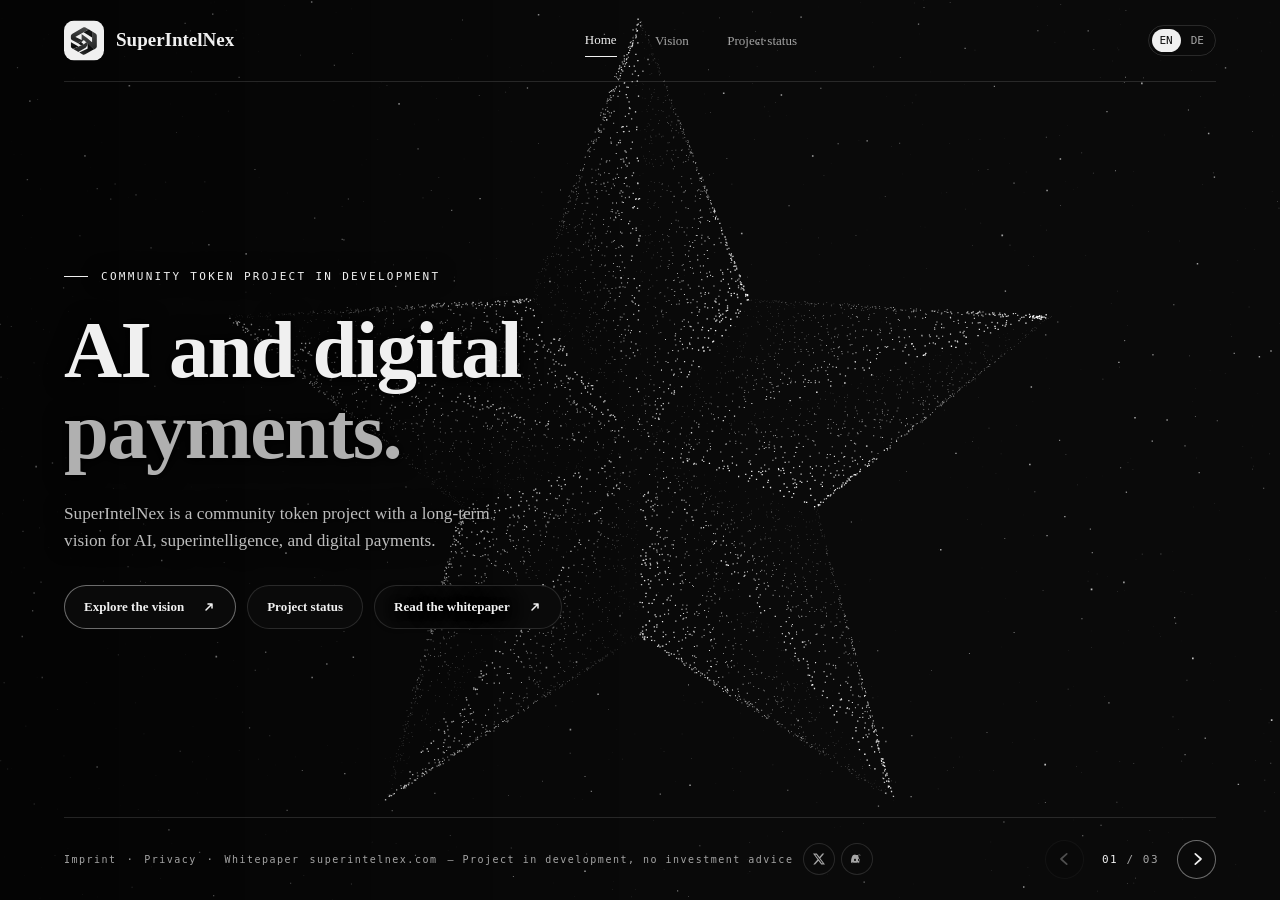
==== commit 545170d9: "CEO-order: fill all legal PLATZHALTER rows with Superintelnex; email reveal-on-click only (icon link" ====
--- a/index.html
+++ b/index.html
@@ -37,8 +37,9 @@
   .site{min-height:100svh;display:grid;grid-template-columns:minmax(0,1fr);grid-template-rows:auto 1fr auto;isolation:isolate;position:relative;overflow:hidden}
   header,footer{display:flex;align-items:center;justify-content:space-between;gap:20px;margin-inline:var(--edge);position:relative;z-index:2}
   header{height:82px;border-bottom:1px solid var(--line)}
-  .brand{display:flex;align-items:center;gap:10px;text-decoration:none;color:inherit;font-weight:600;font-size:18px;letter-spacing:-.01em;white-space:nowrap}
-  .brand img{width:40px;height:40px;flex:none;background:var(--ink);border-radius:9px}
+  .brand{display:flex;align-items:center;gap:12px;text-decoration:none;color:inherit;font-weight:600;font-size:19px;letter-spacing:0;white-space:nowrap}
+  .brand span{position:relative;top:-.5px}
+  .brand img{width:40px;height:40px;flex:none;background:var(--ink);border-radius:10px;transform:translateY(-.5px)}
   nav{display:flex;gap:clamp(13px,3vw,42px);align-items:center}
   nav button{background:none;border:0;padding:12px 0;color:var(--muted);font-size:13px;white-space:nowrap}
   nav button:hover,nav button[aria-current]{color:var(--ink)}
@@ -142,7 +143,7 @@
   <header>
     <a class="brand" href="#start" aria-label="SuperIntelNex, home" data-de-label="SuperIntelNex, Startseite">
       <img src="superintelnex-sn-anthrazit.svg" width="40" height="40" alt="">
-      SuperIntelNex
+      <span>SuperIntelNex</span>
     </a>
     <nav aria-label="Main navigation" data-de-label="Hauptnavigation">
       <button type="button" data-go="0" aria-current="page" data-de="Start">Home</button>
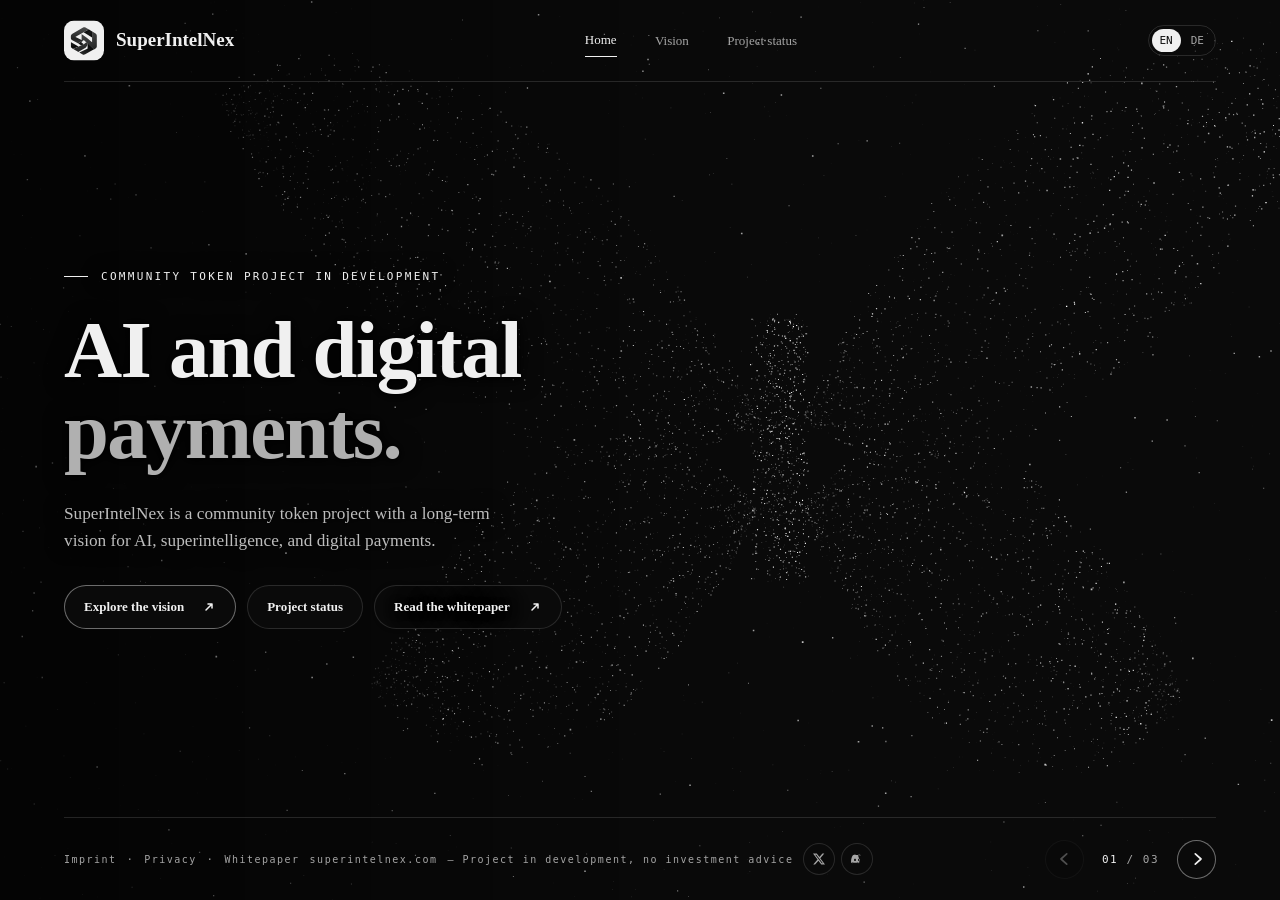
==== commit 0bfa3689: "Mobile: tighten hero CTA pills (Explore the vision / Project status / Read the whitepaper) 390px: sm" ====
--- a/index.html
+++ b/index.html
@@ -127,8 +127,9 @@
     #start h1{font-size:clamp(32px,9.8vw,53px)}
     .details div{grid-template-columns:1fr;gap:3px;padding:9px 0}
     .desc{margin-top:19px}
-    .actions{margin-top:22px}
-    .pill{padding:11px 14px;gap:10px}
+    .actions{margin-top:22px;gap:8px}
+    .pill{padding:9px 13px;gap:8px;font-size:12px}
+    .pill-arrow svg{width:12px;height:12px}
     footer{min-height:67px}
     .caption{letter-spacing:.05em;font-size:9px;flex-wrap:wrap;row-gap:4px}
     .pager{gap:7px}.count{min-width:61px}
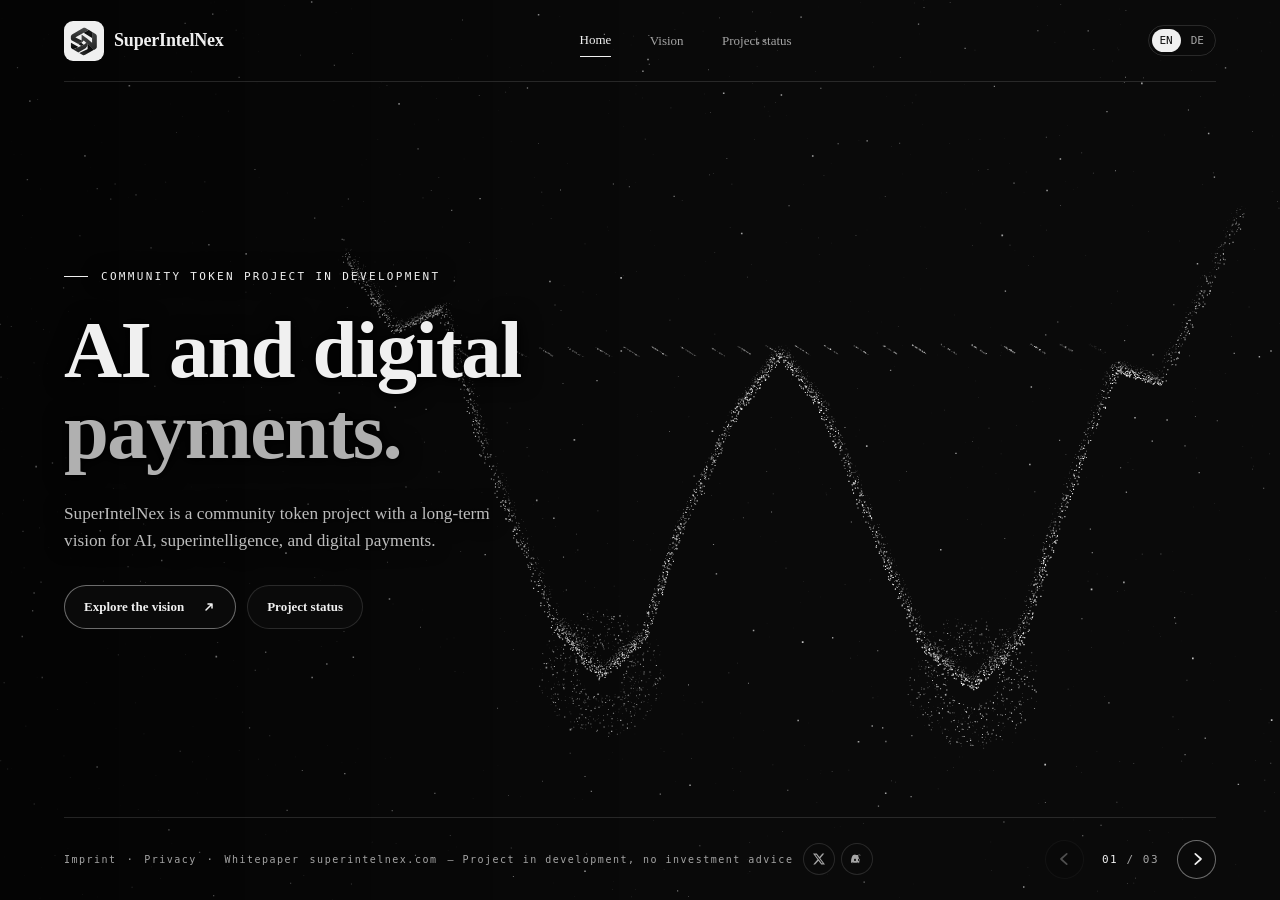
==== commit 0cb0130d: "Homepage: revert header tweaks; drop 'Read the whitepaper' pills (footer link suffices)" ====
--- a/index.html
+++ b/index.html
@@ -37,9 +37,8 @@
   .site{min-height:100svh;display:grid;grid-template-columns:minmax(0,1fr);grid-template-rows:auto 1fr auto;isolation:isolate;position:relative;overflow:hidden}
   header,footer{display:flex;align-items:center;justify-content:space-between;gap:20px;margin-inline:var(--edge);position:relative;z-index:2}
   header{height:82px;border-bottom:1px solid var(--line)}
-  .brand{display:flex;align-items:center;gap:12px;text-decoration:none;color:inherit;font-weight:600;font-size:19px;letter-spacing:0;white-space:nowrap}
-  .brand span{position:relative;top:-.5px}
-  .brand img{width:40px;height:40px;flex:none;background:var(--ink);border-radius:10px;transform:translateY(-.5px)}
+  .brand{display:flex;align-items:center;gap:10px;text-decoration:none;color:inherit;font-weight:600;font-size:18px;letter-spacing:-.01em;white-space:nowrap}
+  .brand img{width:40px;height:40px;flex:none;background:var(--ink);border-radius:9px}
   nav{display:flex;gap:clamp(13px,3vw,42px);align-items:center}
   nav button{background:none;border:0;padding:12px 0;color:var(--muted);font-size:13px;white-space:nowrap}
   nav button:hover,nav button[aria-current]{color:var(--ink)}
@@ -144,7 +143,7 @@
   <header>
     <a class="brand" href="#start" aria-label="SuperIntelNex, home" data-de-label="SuperIntelNex, Startseite">
       <img src="superintelnex-sn-anthrazit.svg" width="40" height="40" alt="">
-      <span>SuperIntelNex</span>
+      SuperIntelNex
     </a>
     <nav aria-label="Main navigation" data-de-label="Hauptnavigation">
       <button type="button" data-go="0" aria-current="page" data-de="Start">Home</button>
@@ -165,7 +164,6 @@
         <div class="actions">
           <button class="pill primary" type="button" data-go="1"><span data-de="Vision entdecken">Explore the vision</span> <span class="pill-arrow" aria-hidden="true"><svg width="14" height="14" viewBox="0 0 14 14" fill="none"><path d="M4 10L10 4M10 4H6M10 4V8" stroke="currentColor" stroke-width="1.5" stroke-linecap="round" stroke-linejoin="round"/></svg></span></button>
           <button class="pill secondary" type="button" data-go="2" data-de="Projektstatus">Project status</button>
-          <a class="pill secondary" href="whitepaper.html"><span data-de="Whitepaper lesen">Read the whitepaper</span> <span class="pill-arrow" aria-hidden="true"><svg width="14" height="14" viewBox="0 0 14 14" fill="none"><path d="M4 10L10 4M10 4H6M10 4V8" stroke="currentColor" stroke-width="1.5" stroke-linecap="round" stroke-linejoin="round"/></svg></span></a>
         </div>
       </section>
       <section class="scene" id="vision" aria-labelledby="title-2" hidden>
@@ -189,7 +187,6 @@
           <div><dt data-de="Projektangaben">Project details</dt><dd data-de="Partnerschaften, Audits und Teamangaben sind bisher nicht bestätigt. Offiziell: X @superintelnex + Discord (Links im Footer).">Partnerships, audits, and team details are unconfirmed. Official: X @superintelnex + Discord (links in footer).</dd></div>
         </dl>
         <div class="actions">
-          <a class="pill secondary" href="whitepaper.html"><span data-de="Whitepaper lesen">Read the whitepaper</span> <span class="pill-arrow" aria-hidden="true"><svg width="14" height="14" viewBox="0 0 14 14" fill="none"><path d="M4 10L10 4M10 4H6M10 4V8" stroke="currentColor" stroke-width="1.5" stroke-linecap="round" stroke-linejoin="round"/></svg></span></a>
           <button class="pill secondary" type="button" data-go="0"><span data-de="Zur Startseite">Back to home</span> <span class="pill-arrow" aria-hidden="true"><svg width="14" height="14" viewBox="0 0 14 14" fill="none"><path d="M10 10L4 4M4 4H8M4 4V8" stroke="currentColor" stroke-width="1.5" stroke-linecap="round" stroke-linejoin="round"/></svg></span></button>
         </div>
       </section>
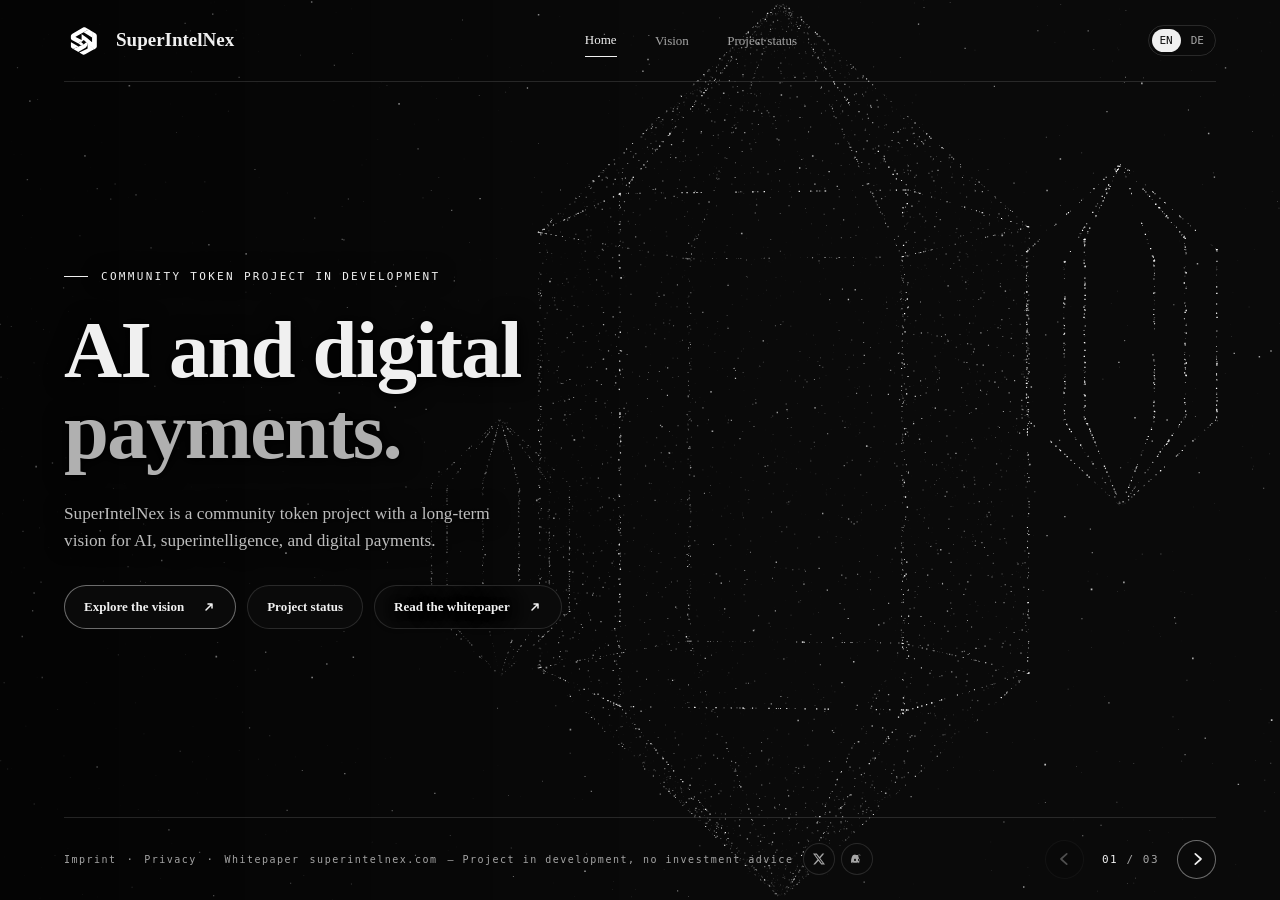
==== commit 6a9a4be3: "Use white SN mark on the homepage" ====
--- a/index.html
+++ b/index.html
@@ -37,8 +37,9 @@
   .site{min-height:100svh;display:grid;grid-template-columns:minmax(0,1fr);grid-template-rows:auto 1fr auto;isolation:isolate;position:relative;overflow:hidden}
   header,footer{display:flex;align-items:center;justify-content:space-between;gap:20px;margin-inline:var(--edge);position:relative;z-index:2}
   header{height:82px;border-bottom:1px solid var(--line)}
-  .brand{display:flex;align-items:center;gap:10px;text-decoration:none;color:inherit;font-weight:600;font-size:18px;letter-spacing:-.01em;white-space:nowrap}
-  .brand img{width:40px;height:40px;flex:none;background:var(--ink);border-radius:9px}
+  .brand{display:flex;align-items:center;gap:12px;text-decoration:none;color:inherit;font-weight:600;font-size:19px;letter-spacing:0;white-space:nowrap}
+  .brand span{position:relative;top:-.5px}
+  .brand-mark{width:40px;height:40px;flex:none;display:block;transform:translateY(-.5px)}
   nav{display:flex;gap:clamp(13px,3vw,42px);align-items:center}
   nav button{background:none;border:0;padding:12px 0;color:var(--muted);font-size:13px;white-space:nowrap}
   nav button:hover,nav button[aria-current]{color:var(--ink)}
@@ -113,7 +114,7 @@
   @media(max-width:560px){
     header,footer{gap:10px}
     header{height:auto;min-height:94px;display:grid;grid-template-columns:1fr auto;align-content:center;row-gap:0}
-    .brand{font-size:16px;gap:8px}.brand img{width:30px;height:30px;border-radius:7px}
+    .brand{font-size:16px;gap:8px}.brand-mark{width:30px;height:30px}
     .languages{grid-column:2;grid-row:1}
     nav{grid-row:2;grid-column:1/-1;gap:24px}
     nav button{padding:9px 0;font-size:12px}
@@ -142,8 +143,16 @@
   <div class="art" aria-hidden="true"><canvas id="dust"></canvas></div>
   <header>
     <a class="brand" href="#start" aria-label="SuperIntelNex, home" data-de-label="SuperIntelNex, Startseite">
-      <img src="superintelnex-sn-anthrazit.svg" width="40" height="40" alt="">
-      SuperIntelNex
+      <svg class="brand-mark" width="40" height="40" viewBox="0 0 1254 1254" fill="#fff" aria-hidden="true">
+        <path d="M222 685L454 817L318 878Q284 894 263 881C232 864 217 842 217 811V690Q217 681 222 685Z"/>
+        <path d="M740 707L941 905L664 1061C638 1077 611 1079 586 1065L479 1006Q474 1003 480 1001L732 885Q740 881 740 873Z"/>
+        <path d="M615 368L880 534L883 345L796 292C778 282 762 285 744 297Z"/>
+        <path d="M449 721L609 606L620 612L542 678L621 745L605 753L540 780Z"/>
+        <path d="M598 220C622 205 648 204 674 219L795 291C777 283 762 286 744 298L364 507Q357 511 364 515L552 614L608 607L449 722L263 622C233 605 215 580 215 548V494C215 460 233 432 264 412Z"/>
+        <path d="M263 881C282 891 297 887 318 878L605 753Q620 747 632 737L699 679L740 717V766C724 792 705 823 686 844Q678 853 663 862L459 983Q449 990 438 983Z"/>
+        <path d="M559 428C670 499 779 583 880 681V349Q879 340 886 345L990 408C1016 424 1029 448 1029 479V811C1029 842 1015 866 989 881L941 906L620 613Q612 605 607 609L552 650V432Q552 423 559 428Z"/>
+      </svg>
+      <span>SuperIntelNex</span>
     </a>
     <nav aria-label="Main navigation" data-de-label="Hauptnavigation">
       <button type="button" data-go="0" aria-current="page" data-de="Start">Home</button>
@@ -164,6 +173,7 @@
         <div class="actions">
           <button class="pill primary" type="button" data-go="1"><span data-de="Vision entdecken">Explore the vision</span> <span class="pill-arrow" aria-hidden="true"><svg width="14" height="14" viewBox="0 0 14 14" fill="none"><path d="M4 10L10 4M10 4H6M10 4V8" stroke="currentColor" stroke-width="1.5" stroke-linecap="round" stroke-linejoin="round"/></svg></span></button>
           <button class="pill secondary" type="button" data-go="2" data-de="Projektstatus">Project status</button>
+          <a class="pill secondary" href="whitepaper.html"><span data-de="Whitepaper lesen">Read the whitepaper</span> <span class="pill-arrow" aria-hidden="true"><svg width="14" height="14" viewBox="0 0 14 14" fill="none"><path d="M4 10L10 4M10 4H6M10 4V8" stroke="currentColor" stroke-width="1.5" stroke-linecap="round" stroke-linejoin="round"/></svg></span></a>
         </div>
       </section>
       <section class="scene" id="vision" aria-labelledby="title-2" hidden>
@@ -187,6 +197,7 @@
           <div><dt data-de="Projektangaben">Project details</dt><dd data-de="Partnerschaften, Audits und Teamangaben sind bisher nicht bestätigt. Offiziell: X @superintelnex + Discord (Links im Footer).">Partnerships, audits, and team details are unconfirmed. Official: X @superintelnex + Discord (links in footer).</dd></div>
         </dl>
         <div class="actions">
+          <a class="pill secondary" href="whitepaper.html"><span data-de="Whitepaper lesen">Read the whitepaper</span> <span class="pill-arrow" aria-hidden="true"><svg width="14" height="14" viewBox="0 0 14 14" fill="none"><path d="M4 10L10 4M10 4H6M10 4V8" stroke="currentColor" stroke-width="1.5" stroke-linecap="round" stroke-linejoin="round"/></svg></span></a>
           <button class="pill secondary" type="button" data-go="0"><span data-de="Zur Startseite">Back to home</span> <span class="pill-arrow" aria-hidden="true"><svg width="14" height="14" viewBox="0 0 14 14" fill="none"><path d="M10 10L4 4M4 4H8M4 4V8" stroke="currentColor" stroke-width="1.5" stroke-linecap="round" stroke-linejoin="round"/></svg></span></button>
         </div>
       </section>
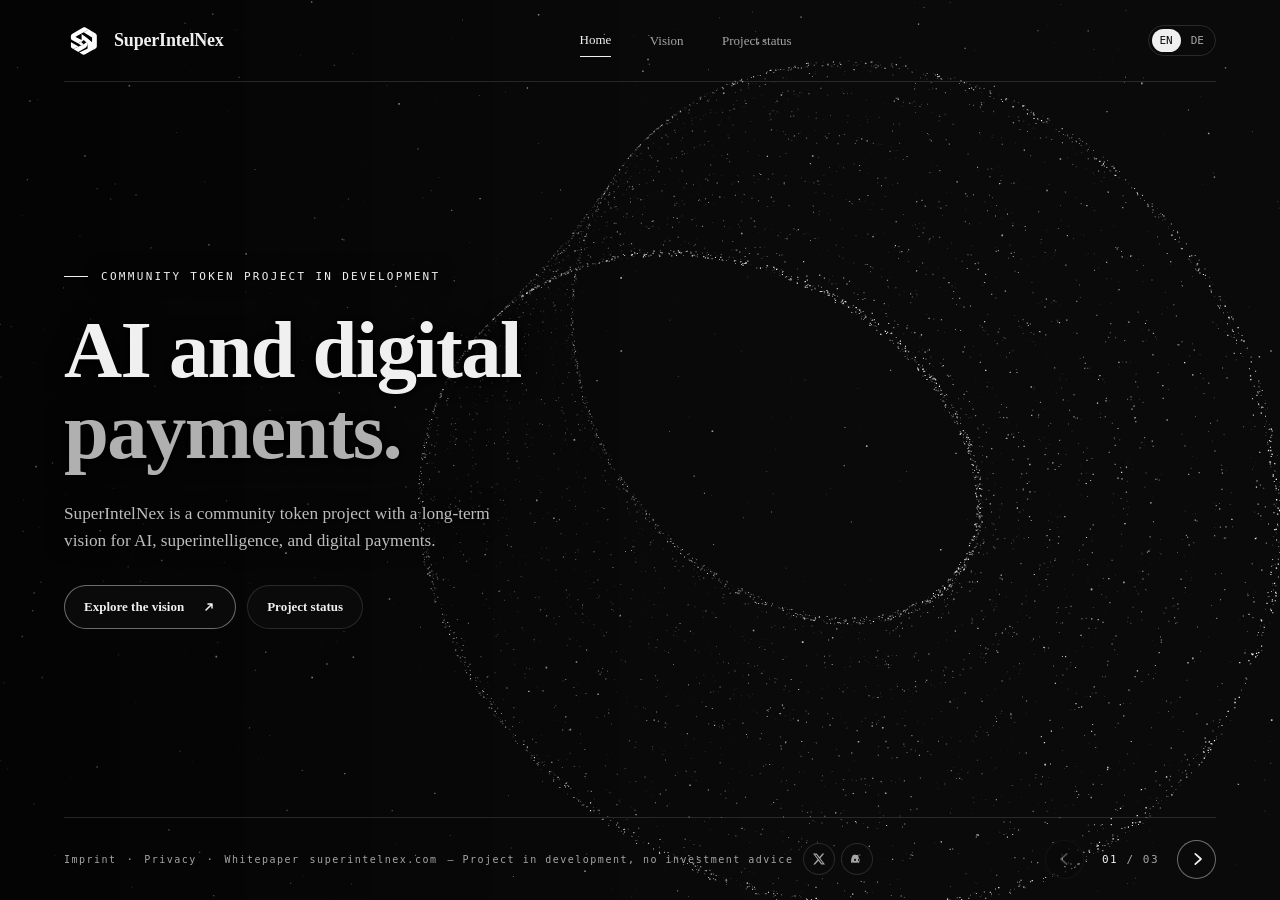
==== commit 7cd784f0: "Site-wide white-tile logo; whitepaper dark-only, 40px brand mark" ====
--- a/index.html
+++ b/index.html
@@ -6,7 +6,7 @@
 <meta name="theme-color" content="#0A0A0A">
 <meta name="description" content="SuperIntelNex is a community token project in development with a long-term vision for AI, superintelligence, and digital payments.">
 <title data-de="SuperIntelNex">SuperIntelNex</title>
-<link rel="icon" href="superintelnex-sn-anthrazit.svg" type="image/svg+xml">
+<link rel="icon" href="superintelnex-sn-weiss.svg" type="image/svg+xml">
 <link rel="icon" href="icon-192.png" type="image/png" sizes="192x192">
 <link rel="icon" href="icon-512.png" type="image/png" sizes="512x512">
 <link rel="apple-touch-icon" href="apple-touch-icon.png">
@@ -37,8 +37,7 @@
   .site{min-height:100svh;display:grid;grid-template-columns:minmax(0,1fr);grid-template-rows:auto 1fr auto;isolation:isolate;position:relative;overflow:hidden}
   header,footer{display:flex;align-items:center;justify-content:space-between;gap:20px;margin-inline:var(--edge);position:relative;z-index:2}
   header{height:82px;border-bottom:1px solid var(--line)}
-  .brand{display:flex;align-items:center;gap:12px;text-decoration:none;color:inherit;font-weight:600;font-size:19px;letter-spacing:0;white-space:nowrap}
-  .brand span{position:relative;top:-.5px}
+  .brand{display:flex;align-items:center;gap:10px;text-decoration:none;color:inherit;font-weight:600;font-size:18px;letter-spacing:-.01em;white-space:nowrap}
   .brand-mark{width:40px;height:40px;flex:none;display:block;transform:translateY(-.5px)}
   nav{display:flex;gap:clamp(13px,3vw,42px);align-items:center}
   nav button{background:none;border:0;padding:12px 0;color:var(--muted);font-size:13px;white-space:nowrap}
@@ -152,7 +151,7 @@
         <path d="M263 881C282 891 297 887 318 878L605 753Q620 747 632 737L699 679L740 717V766C724 792 705 823 686 844Q678 853 663 862L459 983Q449 990 438 983Z"/>
         <path d="M559 428C670 499 779 583 880 681V349Q879 340 886 345L990 408C1016 424 1029 448 1029 479V811C1029 842 1015 866 989 881L941 906L620 613Q612 605 607 609L552 650V432Q552 423 559 428Z"/>
       </svg>
-      <span>SuperIntelNex</span>
+      SuperIntelNex
     </a>
     <nav aria-label="Main navigation" data-de-label="Hauptnavigation">
       <button type="button" data-go="0" aria-current="page" data-de="Start">Home</button>
@@ -173,7 +172,6 @@
         <div class="actions">
           <button class="pill primary" type="button" data-go="1"><span data-de="Vision entdecken">Explore the vision</span> <span class="pill-arrow" aria-hidden="true"><svg width="14" height="14" viewBox="0 0 14 14" fill="none"><path d="M4 10L10 4M10 4H6M10 4V8" stroke="currentColor" stroke-width="1.5" stroke-linecap="round" stroke-linejoin="round"/></svg></span></button>
           <button class="pill secondary" type="button" data-go="2" data-de="Projektstatus">Project status</button>
-          <a class="pill secondary" href="whitepaper.html"><span data-de="Whitepaper lesen">Read the whitepaper</span> <span class="pill-arrow" aria-hidden="true"><svg width="14" height="14" viewBox="0 0 14 14" fill="none"><path d="M4 10L10 4M10 4H6M10 4V8" stroke="currentColor" stroke-width="1.5" stroke-linecap="round" stroke-linejoin="round"/></svg></span></a>
         </div>
       </section>
       <section class="scene" id="vision" aria-labelledby="title-2" hidden>
@@ -197,7 +195,6 @@
           <div><dt data-de="Projektangaben">Project details</dt><dd data-de="Partnerschaften, Audits und Teamangaben sind bisher nicht bestätigt. Offiziell: X @superintelnex + Discord (Links im Footer).">Partnerships, audits, and team details are unconfirmed. Official: X @superintelnex + Discord (links in footer).</dd></div>
         </dl>
         <div class="actions">
-          <a class="pill secondary" href="whitepaper.html"><span data-de="Whitepaper lesen">Read the whitepaper</span> <span class="pill-arrow" aria-hidden="true"><svg width="14" height="14" viewBox="0 0 14 14" fill="none"><path d="M4 10L10 4M10 4H6M10 4V8" stroke="currentColor" stroke-width="1.5" stroke-linecap="round" stroke-linejoin="round"/></svg></span></a>
           <button class="pill secondary" type="button" data-go="0"><span data-de="Zur Startseite">Back to home</span> <span class="pill-arrow" aria-hidden="true"><svg width="14" height="14" viewBox="0 0 14 14" fill="none"><path d="M10 10L4 4M4 4H8M4 4V8" stroke="currentColor" stroke-width="1.5" stroke-linecap="round" stroke-linejoin="round"/></svg></span></button>
         </div>
       </section>
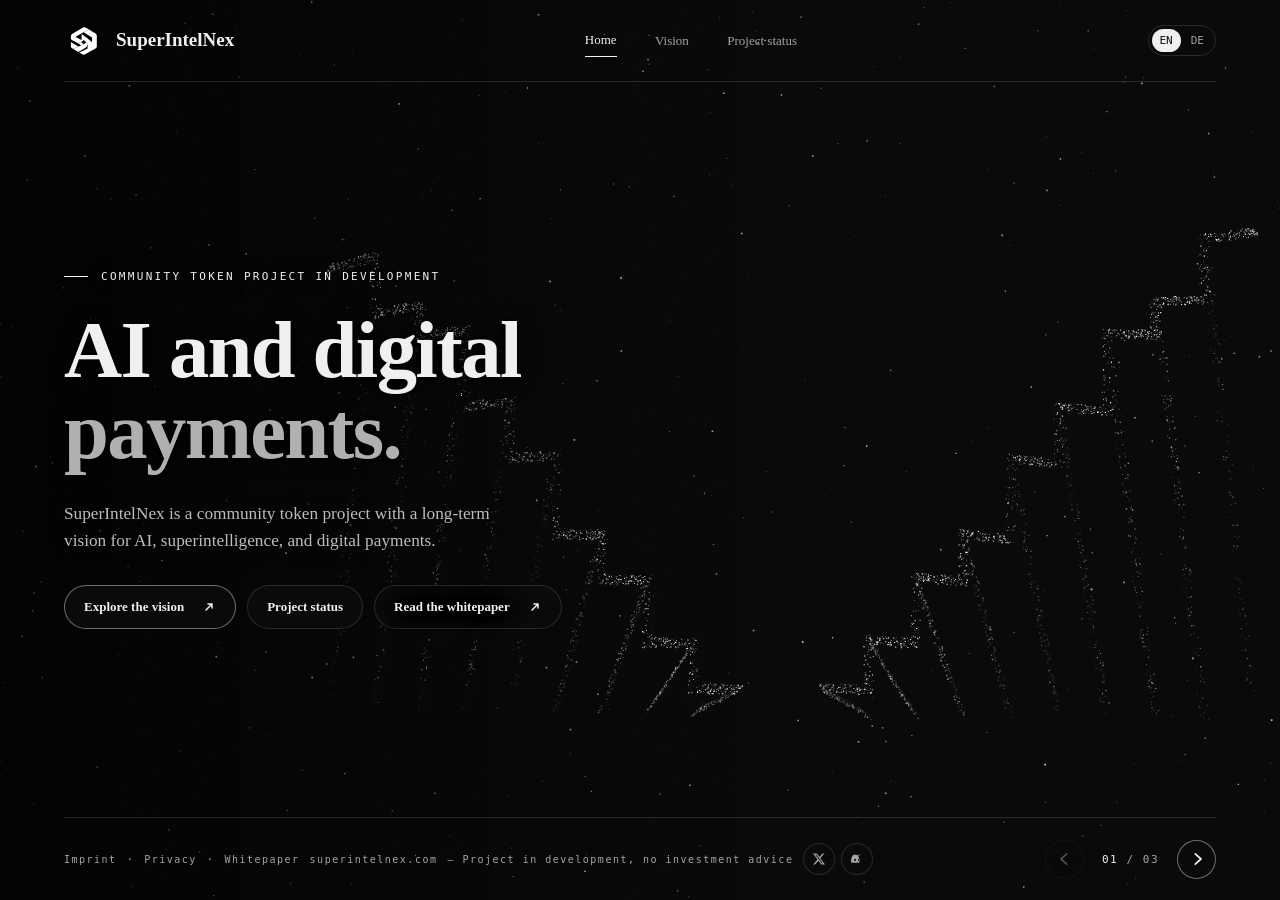
==== commit 96bd0beb: "merge origin/main: resolve index.html to live startpage reference (white inline SN mark)" ====
--- a/index.html
+++ b/index.html
@@ -6,7 +6,7 @@
 <meta name="theme-color" content="#0A0A0A">
 <meta name="description" content="SuperIntelNex is a community token project in development with a long-term vision for AI, superintelligence, and digital payments.">
 <title data-de="SuperIntelNex">SuperIntelNex</title>
-<link rel="icon" href="superintelnex-sn-weiss.svg" type="image/svg+xml">
+<link rel="icon" href="superintelnex-sn-anthrazit.svg" type="image/svg+xml">
 <link rel="icon" href="icon-192.png" type="image/png" sizes="192x192">
 <link rel="icon" href="icon-512.png" type="image/png" sizes="512x512">
 <link rel="apple-touch-icon" href="apple-touch-icon.png">
@@ -37,7 +37,8 @@
   .site{min-height:100svh;display:grid;grid-template-columns:minmax(0,1fr);grid-template-rows:auto 1fr auto;isolation:isolate;position:relative;overflow:hidden}
   header,footer{display:flex;align-items:center;justify-content:space-between;gap:20px;margin-inline:var(--edge);position:relative;z-index:2}
   header{height:82px;border-bottom:1px solid var(--line)}
-  .brand{display:flex;align-items:center;gap:10px;text-decoration:none;color:inherit;font-weight:600;font-size:18px;letter-spacing:-.01em;white-space:nowrap}
+  .brand{display:flex;align-items:center;gap:12px;text-decoration:none;color:inherit;font-weight:600;font-size:19px;letter-spacing:0;white-space:nowrap}
+  .brand span{position:relative;top:-.5px}
   .brand-mark{width:40px;height:40px;flex:none;display:block;transform:translateY(-.5px)}
   nav{display:flex;gap:clamp(13px,3vw,42px);align-items:center}
   nav button{background:none;border:0;padding:12px 0;color:var(--muted);font-size:13px;white-space:nowrap}
@@ -151,7 +152,7 @@
         <path d="M263 881C282 891 297 887 318 878L605 753Q620 747 632 737L699 679L740 717V766C724 792 705 823 686 844Q678 853 663 862L459 983Q449 990 438 983Z"/>
         <path d="M559 428C670 499 779 583 880 681V349Q879 340 886 345L990 408C1016 424 1029 448 1029 479V811C1029 842 1015 866 989 881L941 906L620 613Q612 605 607 609L552 650V432Q552 423 559 428Z"/>
       </svg>
-      SuperIntelNex
+      <span>SuperIntelNex</span>
     </a>
     <nav aria-label="Main navigation" data-de-label="Hauptnavigation">
       <button type="button" data-go="0" aria-current="page" data-de="Start">Home</button>
@@ -172,6 +173,7 @@
         <div class="actions">
           <button class="pill primary" type="button" data-go="1"><span data-de="Vision entdecken">Explore the vision</span> <span class="pill-arrow" aria-hidden="true"><svg width="14" height="14" viewBox="0 0 14 14" fill="none"><path d="M4 10L10 4M10 4H6M10 4V8" stroke="currentColor" stroke-width="1.5" stroke-linecap="round" stroke-linejoin="round"/></svg></span></button>
           <button class="pill secondary" type="button" data-go="2" data-de="Projektstatus">Project status</button>
+          <a class="pill secondary" href="whitepaper.html"><span data-de="Whitepaper lesen">Read the whitepaper</span> <span class="pill-arrow" aria-hidden="true"><svg width="14" height="14" viewBox="0 0 14 14" fill="none"><path d="M4 10L10 4M10 4H6M10 4V8" stroke="currentColor" stroke-width="1.5" stroke-linecap="round" stroke-linejoin="round"/></svg></span></a>
         </div>
       </section>
       <section class="scene" id="vision" aria-labelledby="title-2" hidden>
@@ -195,6 +197,7 @@
           <div><dt data-de="Projektangaben">Project details</dt><dd data-de="Partnerschaften, Audits und Teamangaben sind bisher nicht bestätigt. Offiziell: X @superintelnex + Discord (Links im Footer).">Partnerships, audits, and team details are unconfirmed. Official: X @superintelnex + Discord (links in footer).</dd></div>
         </dl>
         <div class="actions">
+          <a class="pill secondary" href="whitepaper.html"><span data-de="Whitepaper lesen">Read the whitepaper</span> <span class="pill-arrow" aria-hidden="true"><svg width="14" height="14" viewBox="0 0 14 14" fill="none"><path d="M4 10L10 4M10 4H6M10 4V8" stroke="currentColor" stroke-width="1.5" stroke-linecap="round" stroke-linejoin="round"/></svg></span></a>
           <button class="pill secondary" type="button" data-go="0"><span data-de="Zur Startseite">Back to home</span> <span class="pill-arrow" aria-hidden="true"><svg width="14" height="14" viewBox="0 0 14 14" fill="none"><path d="M10 10L4 4M4 4H8M4 4V8" stroke="currentColor" stroke-width="1.5" stroke-linecap="round" stroke-linejoin="round"/></svg></span></button>
         </div>
       </section>
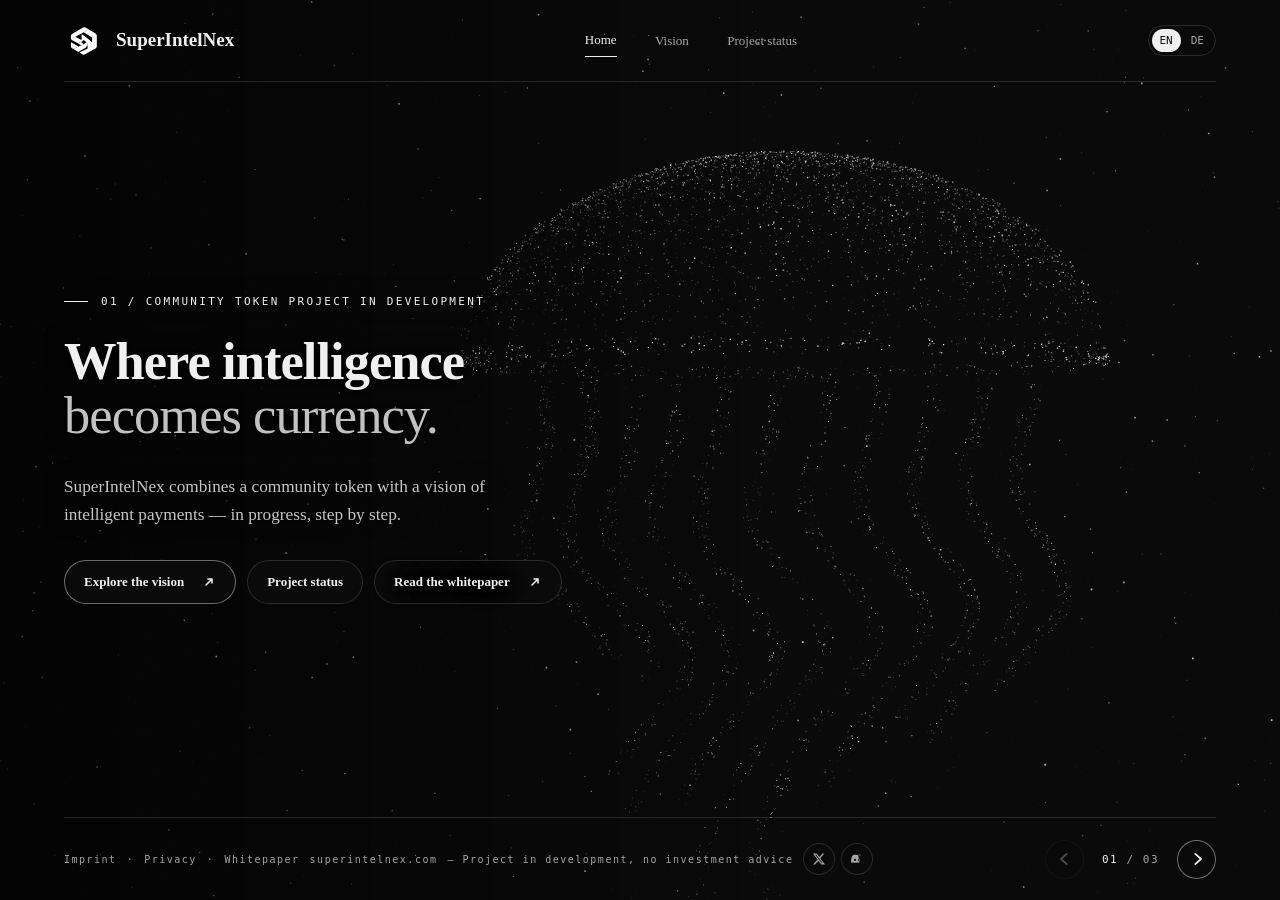
==== commit 59486612: "Homepage: Iowan serif stack; headline 'Where intelligence becomes currency.' (smaller, soft grey acc" ====
--- a/index.html
+++ b/index.html
@@ -28,7 +28,7 @@
 <meta name="twitter:description" content="SuperIntelNex is a community token project in development with a long-term vision for AI, superintelligence, and digital payments.">
 <meta name="twitter:image" content="https://superintelnex.com/og-image.png">
 <style>
-  :root{color-scheme:dark;--bg:#0A0A0A;--ink:#f0f0f0;--muted:#a5a5a5;--line:#ffffff21;--mono:ui-monospace,SFMono-Regular,Consolas,monospace;--serif:Georgia,"Times New Roman","Noto Serif",serif;--edge:clamp(20px,5vw,84px)}
+  :root{color-scheme:dark;--bg:#0A0A0A;--ink:#f0f0f0;--muted:#a5a5a5;--line:#ffffff21;--mono:ui-monospace,SFMono-Regular,Consolas,monospace;--serif:"Iowan Old Style","Palatino Linotype",Palatino,"Book Antiqua",Charter,"STIX Two Text",Georgia,serif;--edge:clamp(20px,5vw,84px)}
   *{box-sizing:border-box}
   body{margin:0;background:var(--bg);color:var(--ink);font-family:var(--serif)}
   button,a{-webkit-tap-highlight-color:transparent}
@@ -57,15 +57,15 @@
   .scene{text-shadow:0 1px 8px #000,0 0 22px #000}
   .eyebrow{display:flex;align-items:center;gap:13px;margin:0 0 27px;font:11px var(--mono);letter-spacing:.21em;text-transform:uppercase;color:var(--ink)}
   .eyebrow::before{content:"";width:24px;height:1px;background:currentColor}
-  h1,h2{margin:0;font-size:clamp(48px,7.3vw,120px);line-height:1.0;letter-spacing:-.02em;font-weight:600}
-  .headline-accent{color:#b0b0b0}
-  #start h1{font-size:clamp(39px,6.3vw,100px)}
+  h1,h2{margin:0;font-size:clamp(48px,7.3vw,120px);line-height:1.02;letter-spacing:-.018em;font-weight:600;font-variation-settings:"opsz" 72;-webkit-font-smoothing:antialiased}
+  .headline-accent{color:#c2c2c2;font-weight:500}
+  #start h1{font-size:clamp(27px,4.1vw,60px)}
   #status h2{font-size:clamp(43px,5.7vw,84px)}
-  .desc{max-width:430px;color:#bdbdbd;font-size:clamp(15px,1.35vw,19px);line-height:1.6;margin:28px 0 0;text-wrap:pretty}
+  .desc{max-width:440px;color:#c6c6c6;font-size:clamp(16px,1.35vw,19px);line-height:1.65;margin:30px 0 0;text-wrap:pretty}
   .details{max-width:510px;display:grid;gap:0;margin:24px 0 0;background:#0A0A0Acc;border-top:1px solid var(--line)}
-  .details div{display:grid;grid-template-columns:115px 1fr;gap:12px;padding:11px 0;border-bottom:1px solid var(--line)}
-  .details dt{color:var(--ink);font-size:13px;font-weight:600;line-height:1.5}
-  .details dd{margin:0;color:#bdbdbd;font-size:14px;line-height:1.5;text-wrap:pretty}
+  .details div{display:grid;grid-template-columns:130px 1fr;gap:14px;padding:13px 0;border-bottom:1px solid var(--line)}
+  .details dt{color:var(--muted);font-size:12px;font-weight:500;letter-spacing:.02em;line-height:1.5}
+  .details dd{margin:0;color:#c6c6c6;font-size:14px;line-height:1.55;text-wrap:pretty}
   .actions{display:flex;gap:11px;align-items:center;flex-wrap:wrap;margin-top:30px}
   .pill{display:inline-flex;align-items:center;gap:18px;border:1px solid transparent;border-radius:99px;padding:13px 19px;font-size:13px;font-weight:600;text-decoration:none;transition:background .2s,border-color .2s,color .2s;position:relative}
   .pill::before{content:"";position:absolute;inset:-5px}
@@ -74,6 +74,8 @@
   .primary{color:var(--ink);background:var(--bg);border-color:#ffffff66}
   .primary:hover{border-color:var(--ink)}
   .secondary{background:var(--bg);border-color:var(--line);color:var(--ink)}
+  h1,h2{background:initial;background-clip:border-box;color:var(--ink)}
+  .headline-accent{color:#c2c2c2;font-weight:500}
   .scene.enter{animation:enter .55s cubic-bezier(.22,.7,.2,1) both}
   @keyframes enter{from{opacity:0;transform:translateY(14px)}to{opacity:1;transform:translateY(0)}}
   footer{min-height:83px;border-top:1px solid var(--line)}
@@ -167,9 +169,9 @@
   <main>
     <div class="content">
       <section class="scene" id="start" aria-labelledby="title-1">
-        <p class="eyebrow" data-de="Community-Token-Projekt im Aufbau">Community token project in development</p>
-        <h1 id="title-1"><span data-de="KI und digitale">AI and digital</span><br><span class="headline-accent" data-de="Zahlungen.">payments.</span></h1>
-        <p class="desc" data-de="SuperIntelNex ist ein Community-Token-Projekt mit einer langfristigen Vision für KI, Superintelligenz und digitale Zahlungen.">SuperIntelNex is a community token project with a long-term vision for AI, superintelligence, and digital payments.</p>
+        <p class="eyebrow" data-de="01 / Community-Token-Projekt im Aufbau">01 / Community token project in development</p>
+        <h1 id="title-1"><span data-de="Wo Intelligenz">Where intelligence</span><br><span class="headline-accent" data-de="Währung wird.">becomes currency.</span></h1>
+        <p class="desc" data-de="SuperIntelNex verbindet ein Community-Token mit der Vision intelligenter Zahlungen — Schritt für Schritt im Aufbau.">SuperIntelNex combines a community token with a vision of intelligent payments — in progress, step by step.</p>
         <div class="actions">
           <button class="pill primary" type="button" data-go="1"><span data-de="Vision entdecken">Explore the vision</span> <span class="pill-arrow" aria-hidden="true"><svg width="14" height="14" viewBox="0 0 14 14" fill="none"><path d="M4 10L10 4M10 4H6M10 4V8" stroke="currentColor" stroke-width="1.5" stroke-linecap="round" stroke-linejoin="round"/></svg></span></button>
           <button class="pill secondary" type="button" data-go="2" data-de="Projektstatus">Project status</button>
@@ -180,9 +182,9 @@
         <p class="eyebrow" data-de="02 / Die Vision">02 / The vision</p>
         <h2 id="title-2"><span data-de="Was wir">What we</span><br><span class="headline-accent" data-de="vorhaben.">plan to build.</span></h2>
         <dl class="details">
-          <div><dt data-de="Übertragen">Transfers</dt><dd data-de="Wir planen Übertragungen zwischen Wallets.">We plan to support transfers between wallets.</dd></div>
-          <div><dt data-de="Handeln">Trading</dt><dd data-de="Später soll der Token auf unterstützten Plattformen handelbar sein.">We aim to make the token tradable on supported platforms at a later stage.</dd></div>
-          <div><dt data-de="Bezahlen und KI">Payments and AI</dt><dd data-de="Zahlungen bei teilnehmenden Anbietern sind vorgesehen. Händlerakzeptanz und KI-Anwendungen sind langfristige Ziele.">We plan to enable payments with participating providers. Merchant adoption and AI applications are long-term goals.</dd></div>
+          <div><dt data-de="Wallet & Transfers">Wallets & transfers</dt><dd data-de="Der Token kann zwischen Wallets übertragen werden.">The token will be transferable between wallets.</dd></div>
+          <div><dt data-de="Handelbarkeit">Tradability</dt><dd data-de="Zu einem späteren Zeitpunkt soll der Token auf unterstützten Plattformen handelbar sein.">At a later stage, the token is intended to be tradable on supported platforms.</dd></div>
+          <div><dt data-de="Zahlungen & KI">Payments &amp; AI</dt><dd data-de="Zahlungen bei teilnehmenden Anbietern sind vorgesehen. Händlerakzeptanz und KI-Anwendungen bleiben langfristige Ziele.">Payments with participating providers are planned. Merchant adoption and AI applications remain long-term goals.</dd></div>
         </dl>
         <div class="actions">
           <button class="pill primary" type="button" data-go="2"><span data-de="Projektstatus ansehen">See project status</span> <span class="pill-arrow" aria-hidden="true"><svg width="14" height="14" viewBox="0 0 14 14" fill="none"><path d="M4 10L10 4M10 4H6M10 4V8" stroke="currentColor" stroke-width="1.5" stroke-linecap="round" stroke-linejoin="round"/></svg></span></button>
@@ -192,9 +194,9 @@
         <p class="eyebrow" data-de="03 / Projektstatus">03 / Project status</p>
         <h2 id="title-3" data-de="Im Aufbau.">In development.</h2>
         <dl class="details">
-          <div><dt data-de="Devnet-Prototyp">Devnet prototype</dt><dd data-de="Test-Token (SIN) auf Solana Devnet, erstellt am 09.11.2026 (100 Mrd. Stück, 5 Dezimalstellen) — reiner Testwert: kein echtes Geld, keine Anlage, kein Verkauf.">Test token (SIN) on Solana Devnet, created 09 Nov 2026 (100B pieces, 5 decimals) — test value only: no real money, no investment, no sale.</dd></div>
-          <div><dt data-de="Mainnet">Mainnet</dt><dd data-de="Noch nicht veröffentlicht. Geplante Verteilung 81/10/5/4 (Community / Liquidität / Gründer / Marketing); Prüfung der Rechtslage und des Emissionsverfahrens läuft.">Not yet launched. Planned allocation 81/10/5/4 (community / liquidity / founder / marketing); legal framework and issuance process under review.</dd></div>
-          <div><dt data-de="Projektangaben">Project details</dt><dd data-de="Partnerschaften, Audits und Teamangaben sind bisher nicht bestätigt. Offiziell: X @superintelnex + Discord (Links im Footer).">Partnerships, audits, and team details are unconfirmed. Official: X @superintelnex + Discord (links in footer).</dd></div>
+          <div><dt data-de="Devnet-Prototyp">Devnet prototype</dt><dd data-de="Test-Token (SIN) auf Solana Devnet, erstellt am 09.11.2026 — 100 Mrd. Stück, 5 Dezimalstellen. Reiner Testwert: kein echtes Geld, keine Anlage, kein Verkauf.">Test token (SIN) on Solana Devnet, created 09 Nov 2026 — 100B pieces, 5 decimals. Test value only: no real money, no investment, no sale.</dd></div>
+          <div><dt data-de="Mainnet">Mainnet</dt><dd data-de="Noch nicht veröffentlicht. Geplante Verteilung: 81/10/5/4 (Community / Liquidität / Gründer / Marketing). Prüfung von Rechtslage und Emissionsverfahren läuft derzeit.">Not yet launched. Planned allocation: 81/10/5/4 (community / liquidity / founder / marketing). Legal and issuance review currently in progress.</dd></div>
+          <div><dt data-de="Projektangaben">Project details</dt><dd data-de="Partnerschaften, Audits und Teamangaben sind (noch) nicht bestätigt. Offizielle Kanäle: X @superintelnex und Discord (Links unten).">Partnerships, audits, and team details are not yet confirmed. Official channels: X @superintelnex and Discord (links below).</dd></div>
         </dl>
         <div class="actions">
           <a class="pill secondary" href="whitepaper.html"><span data-de="Whitepaper lesen">Read the whitepaper</span> <span class="pill-arrow" aria-hidden="true"><svg width="14" height="14" viewBox="0 0 14 14" fill="none"><path d="M4 10L10 4M10 4H6M10 4V8" stroke="currentColor" stroke-width="1.5" stroke-linecap="round" stroke-linejoin="round"/></svg></span></a>
